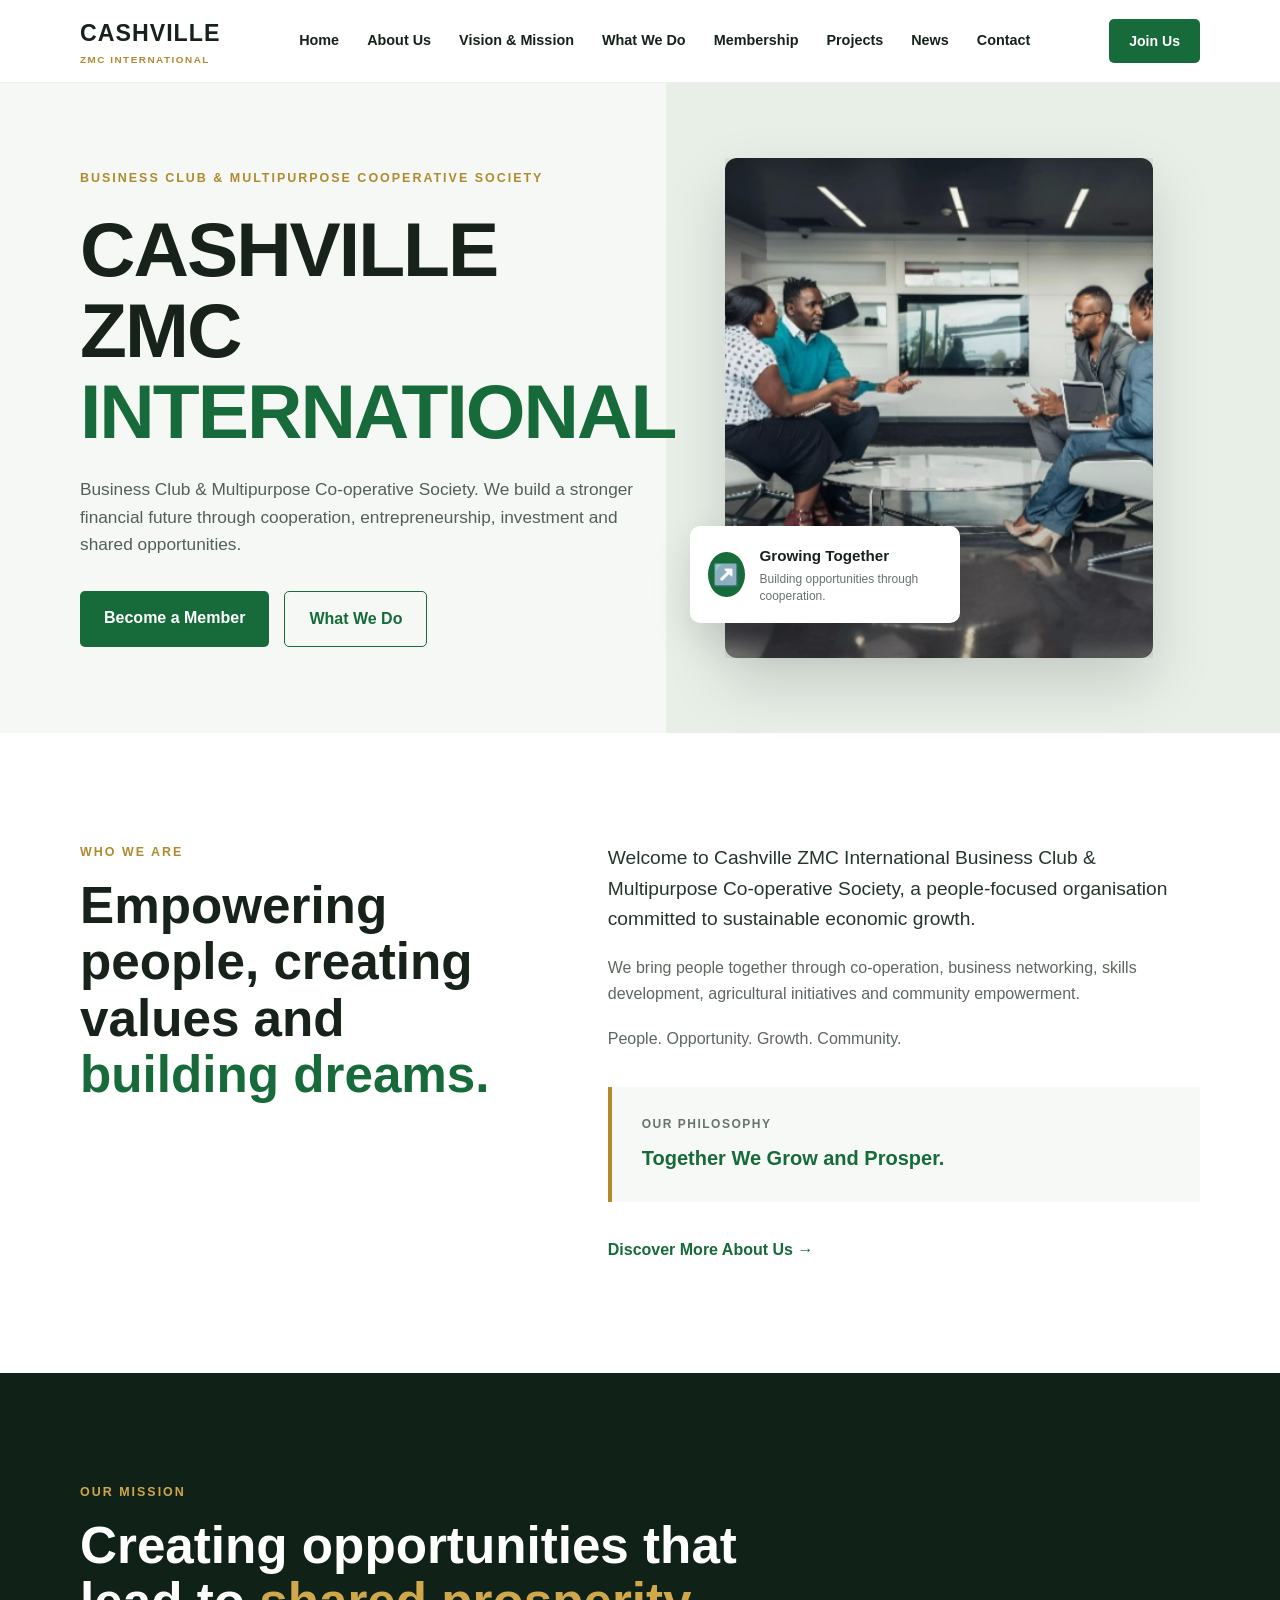
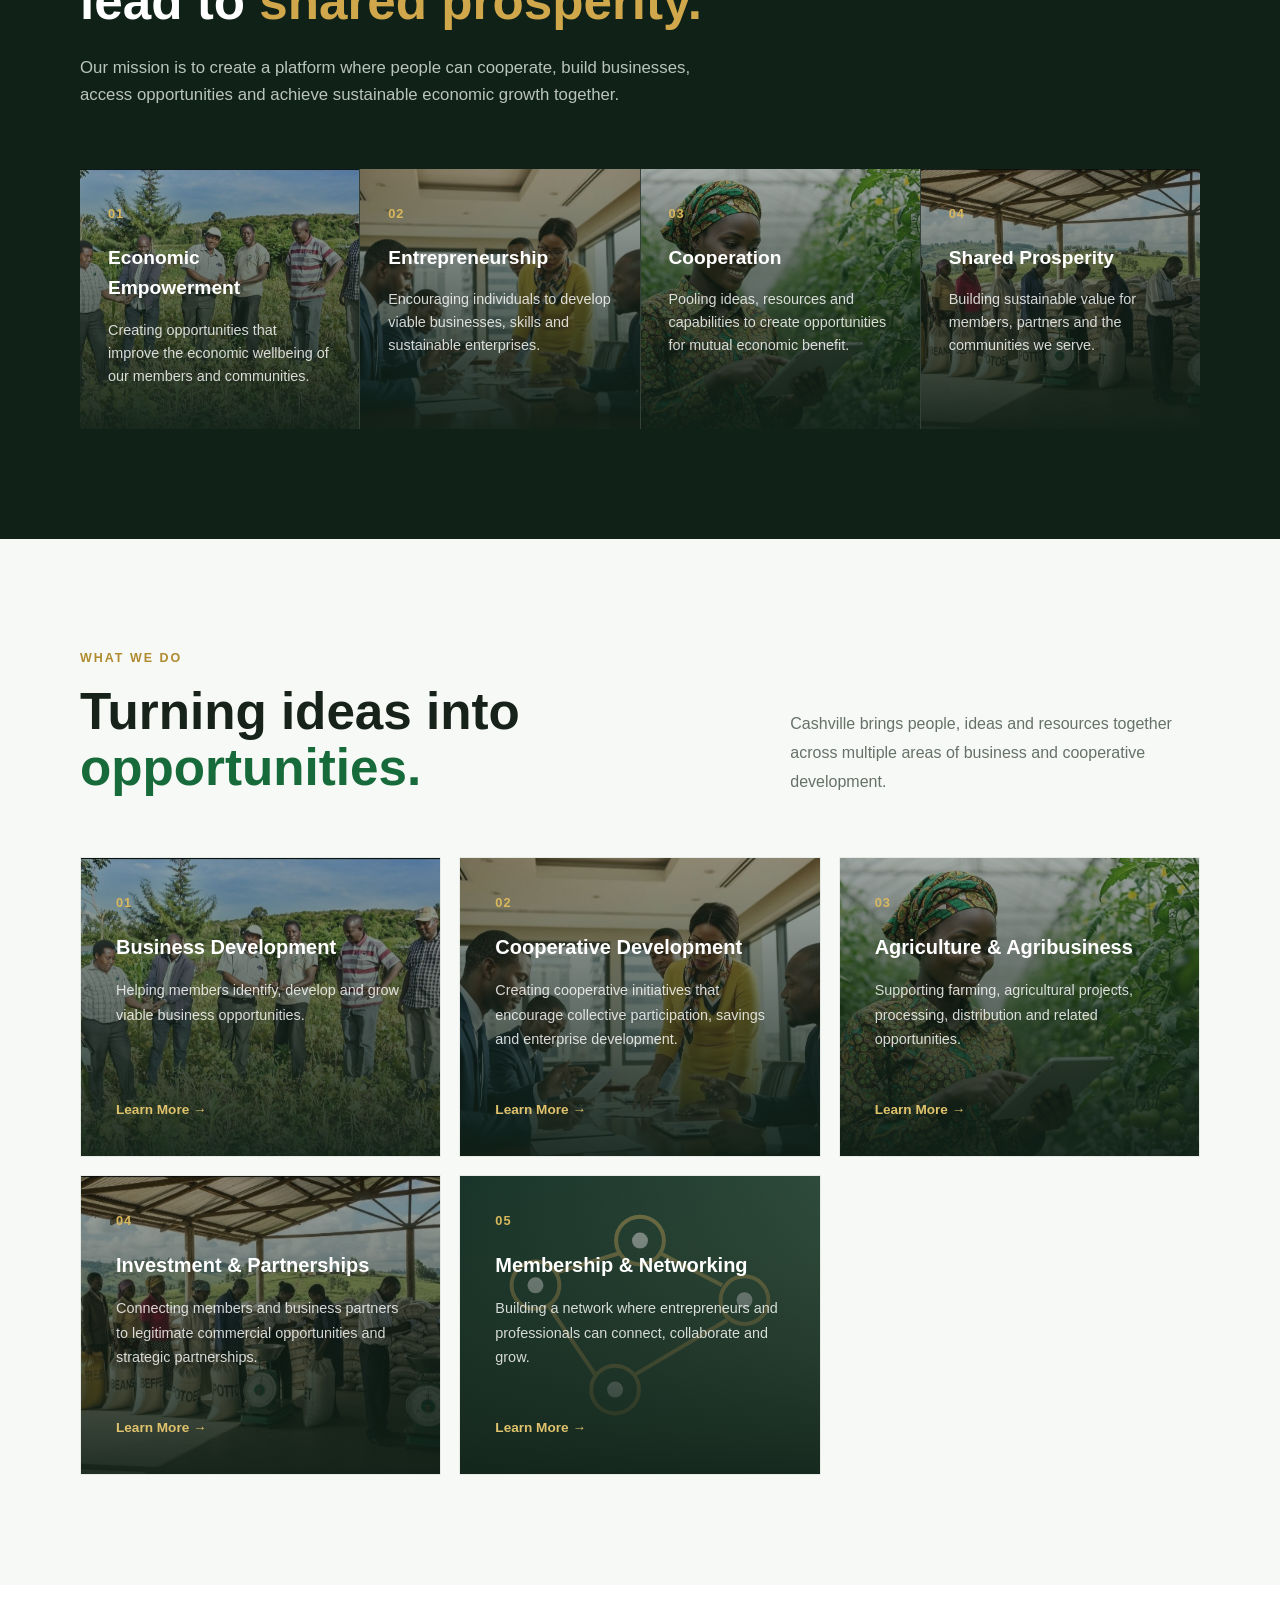
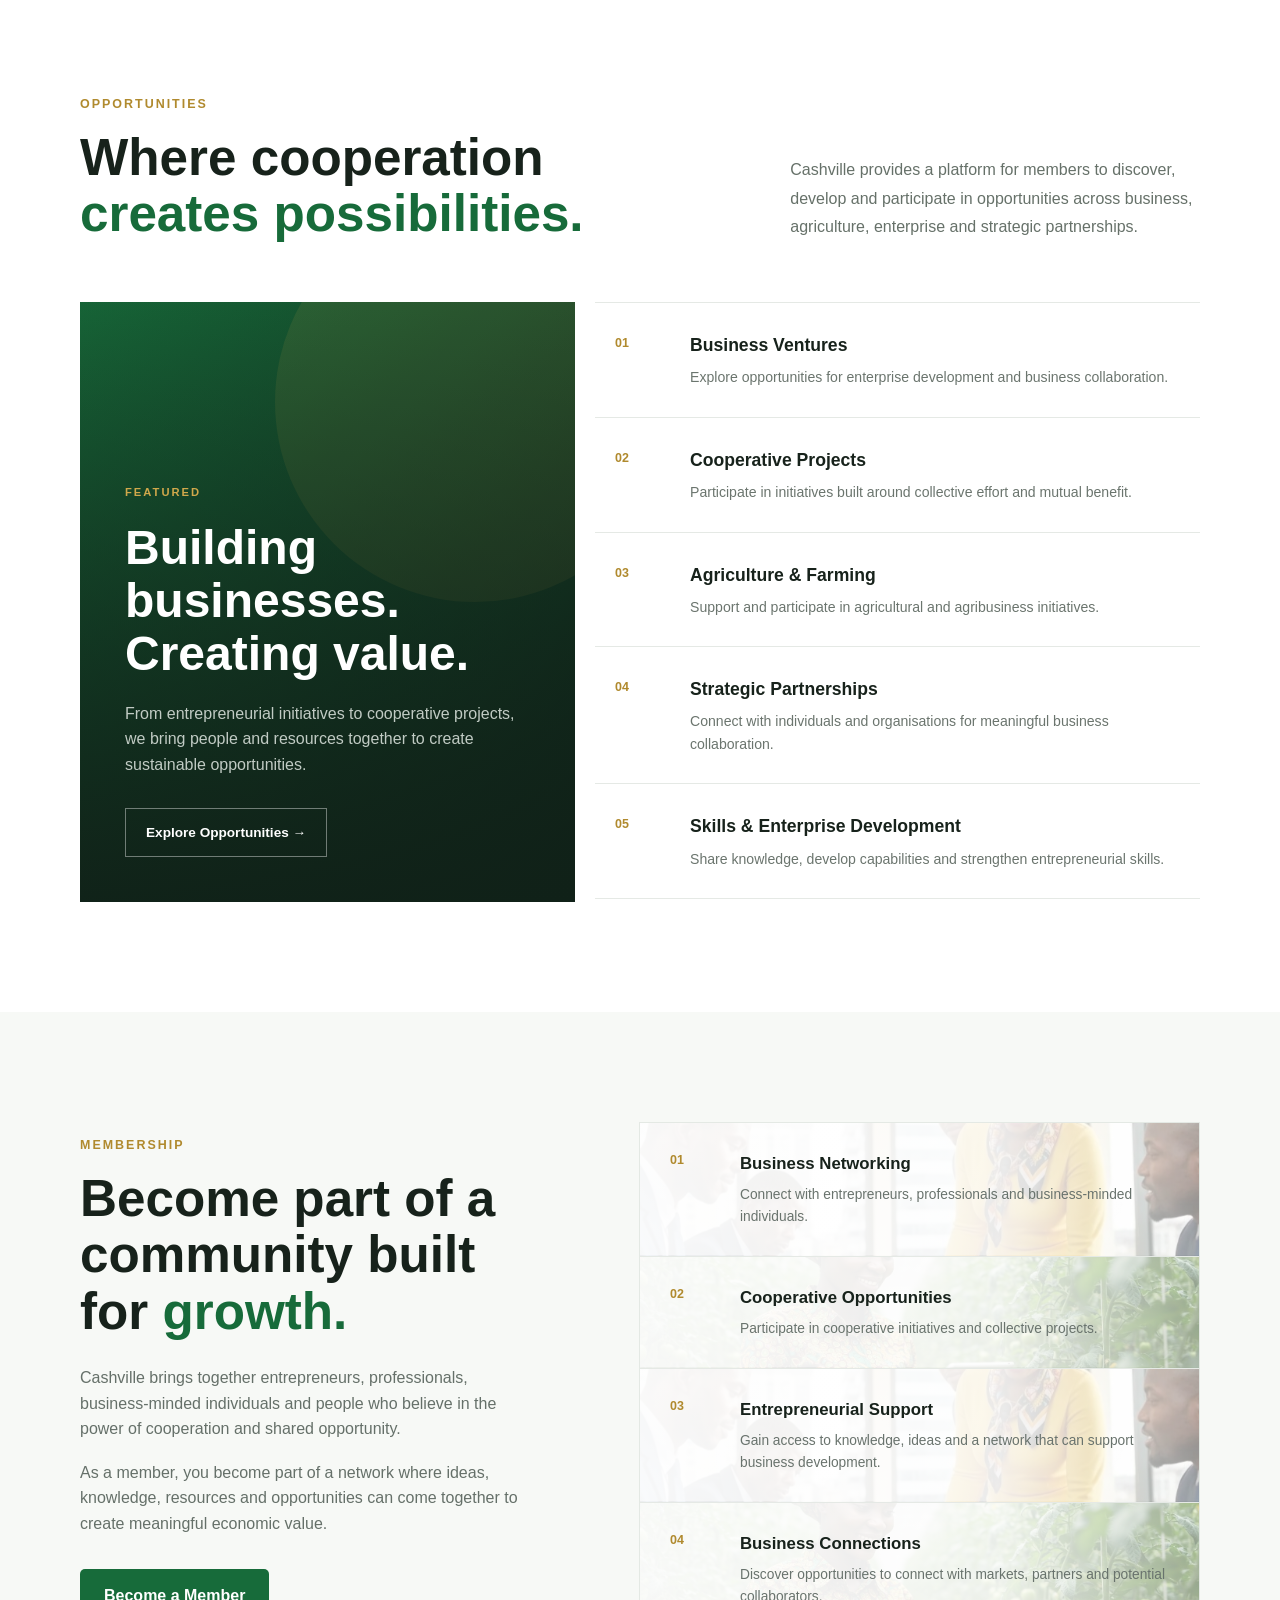
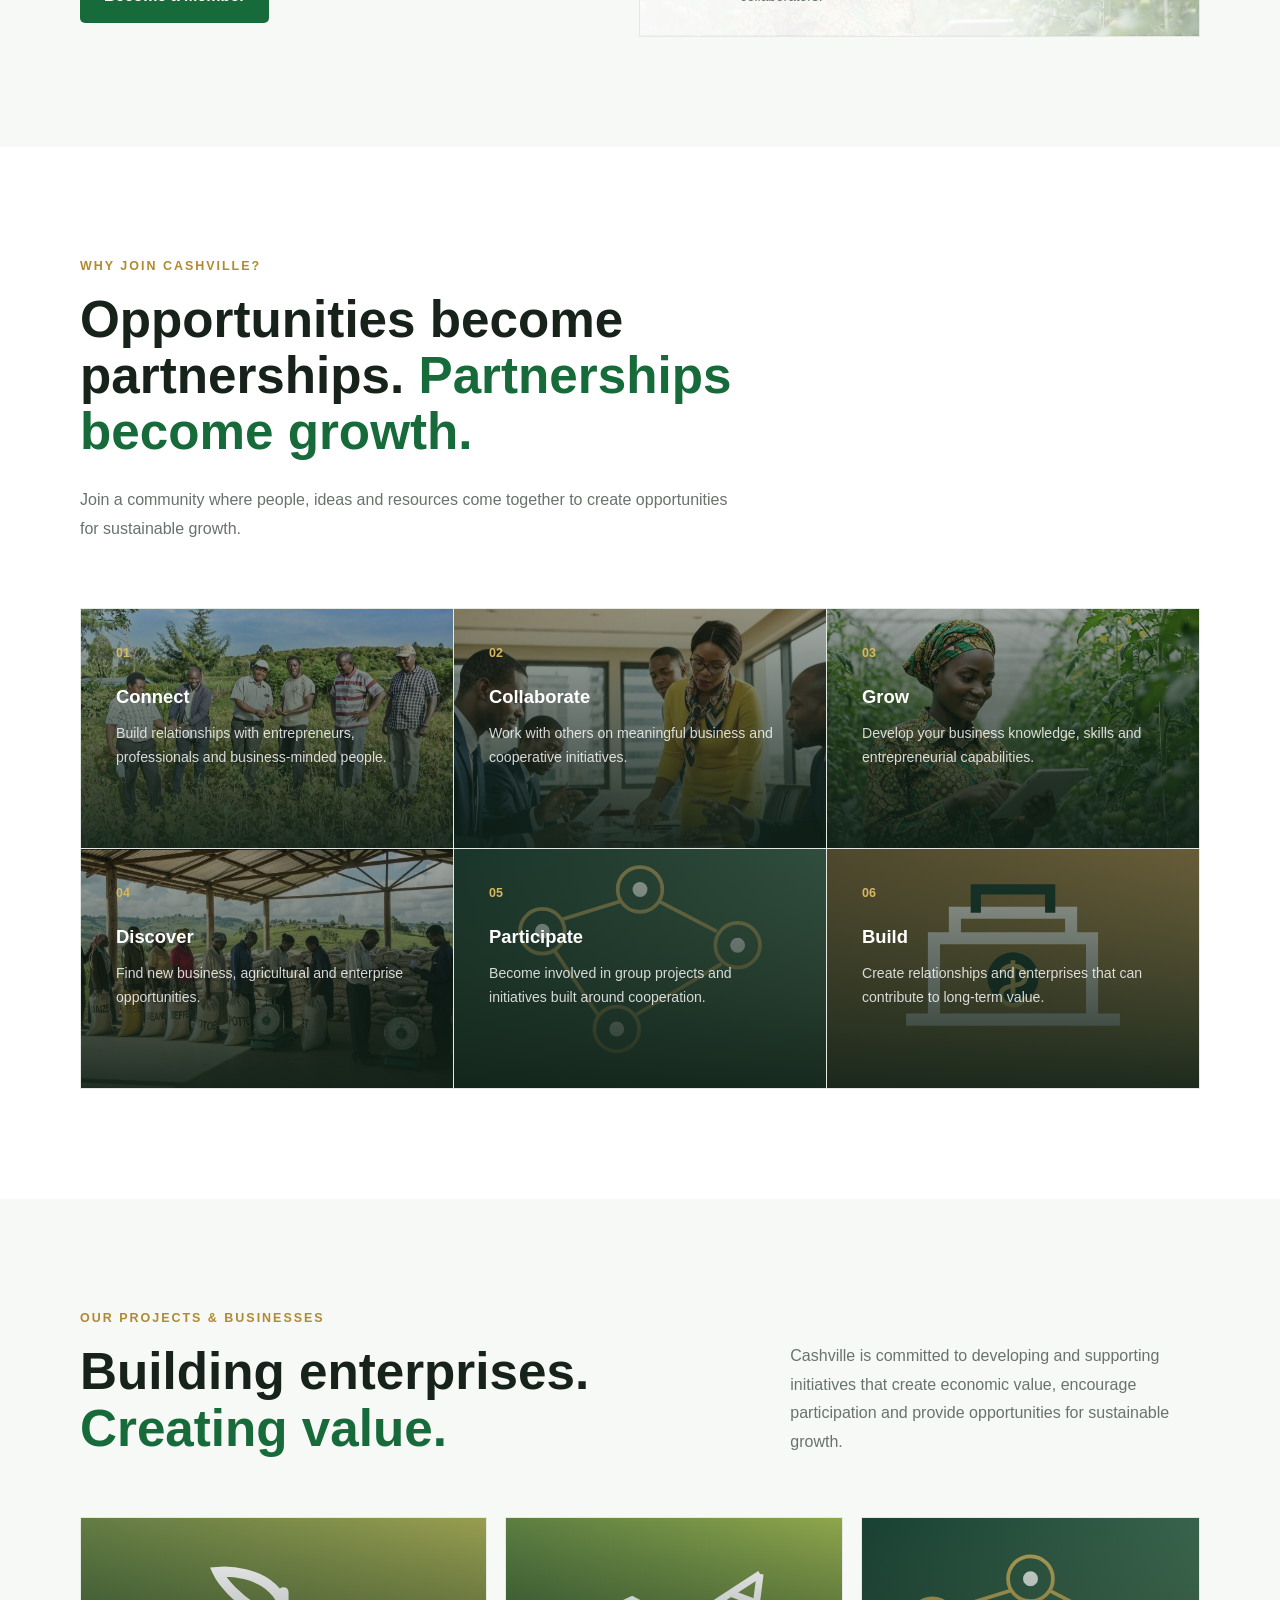
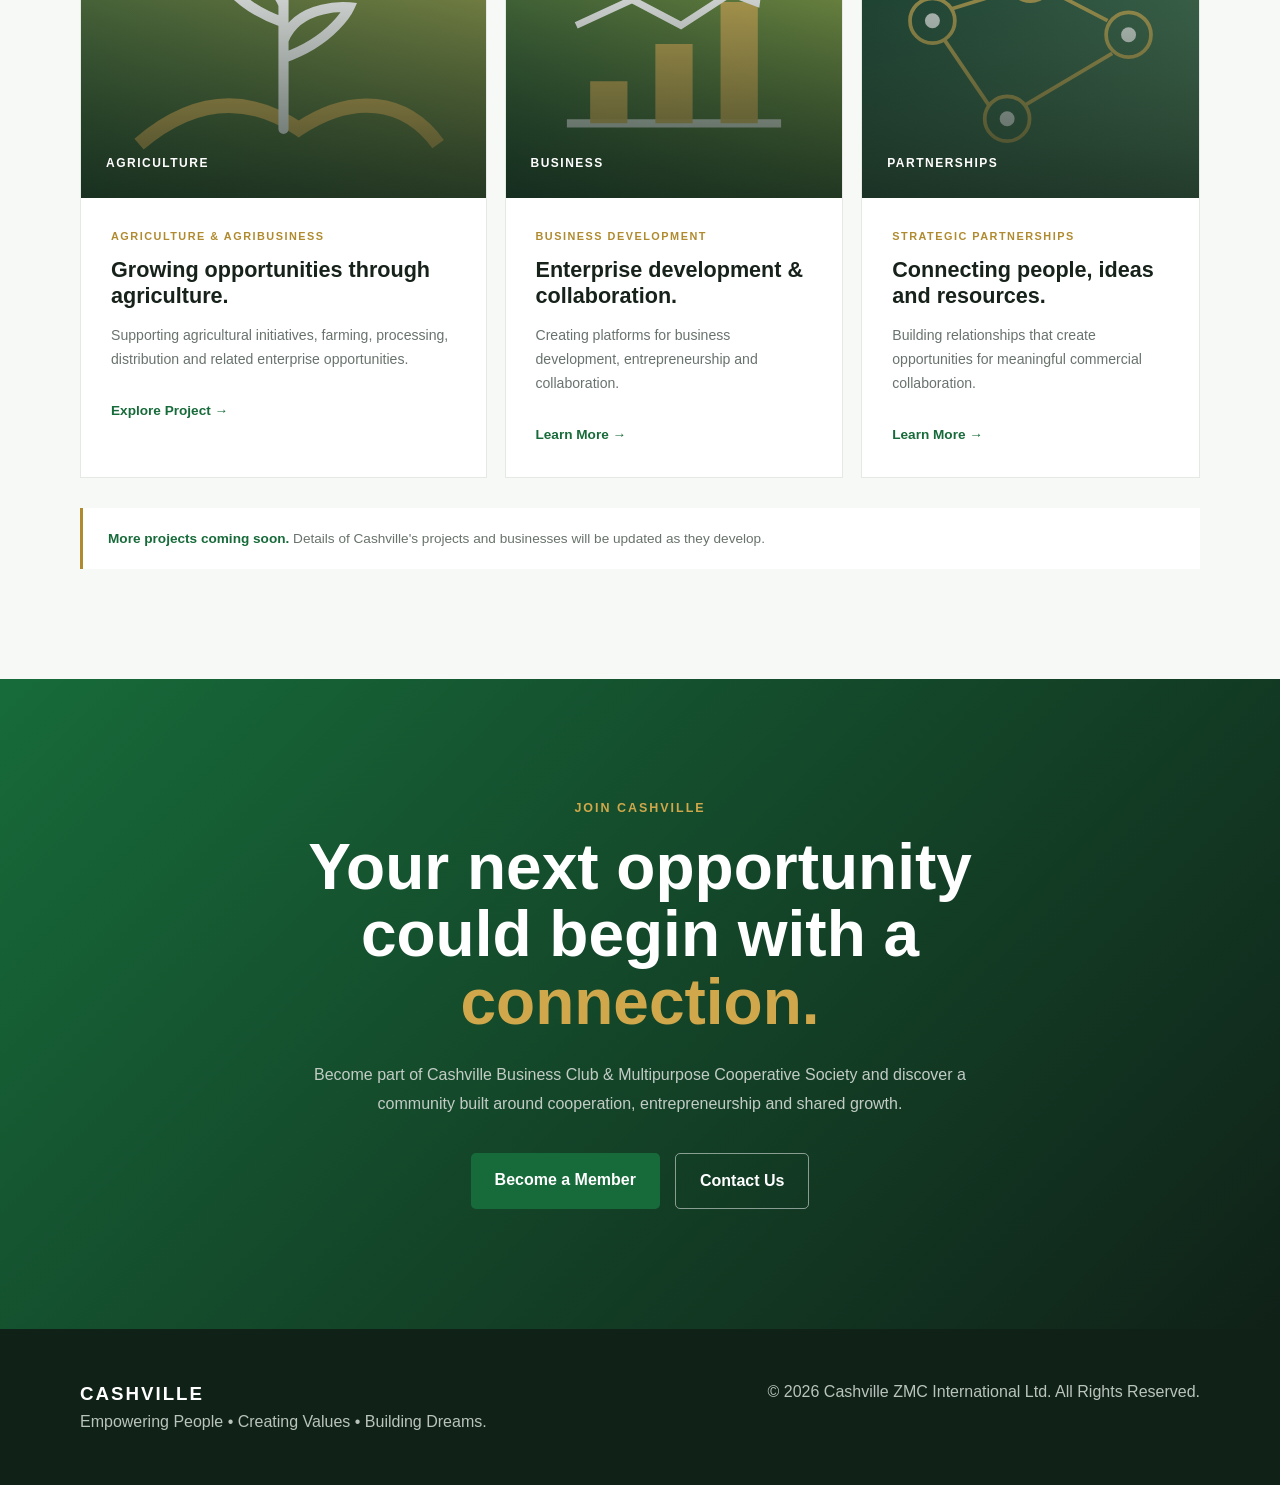
==== index.html @ 82f9eaee "Publish Cashville ZMC website" ====
<!DOCTYPE html>
<html lang="en">
<head>
    <meta charset="UTF-8">
    <meta name="viewport" content="width=device-width, initial-scale=1.0">

    <title>Cashville ZMC International | Business Club & Multipurpose Co-operative Society</title>

    <meta
        name="description"
        content="Cashville ZMC International Ltd — Business Club and Multipurpose Cooperative Society. Empowering people, creating value and building dreams."
    >

    <link rel="stylesheet" href="css/style.css">
</head>

<body class="page-home">

    <!-- HEADER -->
    <header class="site-header">
        <div class="container">

            <a href="index.html" class="logo">
                <span class="logo-main">CASHVILLE</span>
                <span class="logo-sub">ZMC INTERNATIONAL</span>
            </a>

        <button
            class="mobile-menu-toggle"
            type="button"
            aria-label="Open navigation"
            aria-expanded="false"
            aria-controls="main-navigation"
        >
            <span></span>
            <span></span>
            <span></span>
        </button>


        <nav class="main-nav" id="main-navigation">
            <a href="index.html">Home</a>
            <a href="about.html">About Us</a>
            <a href="vision-mission.html">Vision & Mission</a>
            <a href="services.html">What We Do</a>
            <a href="membership.html">Membership</a>
            <a href="projects.html">Projects</a>
            <a href="news.html">News</a>
            <a href="contact.html">Contact</a>
        </nav>

            <a href="membership.html" class="header-button">Join Us</a>

        </div>
    </header>


    <!-- HERO -->
    <main>

        <section class="hero">

            <div class="container hero-content">

                <div class="hero-text">

                    <p class="eyebrow">
                        BUSINESS CLUB & MULTIPURPOSE COOPERATIVE SOCIETY
                    </p>

                    <h1>
                        CASHVILLE ZMC
                        <span>INTERNATIONAL</span>
                    </h1>

                    <p class="hero-description">
                        Business Club & Multipurpose Co-operative Society.
                        We build a stronger financial future through cooperation,
                        entrepreneurship, investment and shared opportunities.
                    </p>

                    <div class="hero-buttons">
                        <a href="membership.html" class="btn btn-primary">
                            Become a Member
                        </a>

                        <a href="services.html" class="btn btn-secondary">
                            What We Do
                        </a>
                    </div>

                </div>

                <div class="hero-visual">

                    <div class="hero-image-wrapper">

                        <div class="hero-slideshow" aria-label="Cashville activities">
                            <img src="images/image7.png" alt="African business professionals collaborating in a modern office" class="hero-image is-visible">
                            <img src="images/image5.png" alt="African entrepreneur working with a tablet in a modern farm" class="hero-image" loading="lazy">
                            <img src="images/image6.png" alt="African entrepreneur using technology in a field" class="hero-image" loading="lazy">
                            <img src="images/image1.png" alt="Cashville team visiting an agricultural project" class="hero-image" loading="lazy">
                        </div>

                        <div class="hero-card">
                            <span class="hero-card-icon">↗️</span>

                            <div>
                                <strong>Growing Together</strong>
                                <p>Building opportunities through cooperation.</p>
                            </div>
                        </div>

                    </div>

                </div>
            </div>    
        </section>


       <section class="about-preview">

            <div class="container about-grid">

                <div class="about-heading">

                    <p class="section-label">WHO WE ARE</p>

                    <h2>
                    Empowering people, creating values and
                    <span>building dreams.</span>
                    </h2>

                </div>

                <div class="about-content">

                    <p class="about-lead">
                        Welcome to Cashville ZMC International Business Club &
                        Multipurpose Co-operative Society, a people-focused
                        organisation committed to sustainable economic growth.
                    </p>

                    <p>
                        We bring people together through co-operation, business
                        networking, skills development, agricultural initiatives
                        and community empowerment.
                    </p>

                    <p>
                        People. Opportunity. Growth. Community.
                    </p>

                    <div class="about-highlight">
                        <span>Our philosophy</span>
                        <strong>Together We Grow and Prosper.</strong>
                    </div>

                    <a href="about.html" class="text-link">
                        Discover More About Us →
                    </a>

                </div>

            </div>

        </section>

        <!-- OUR MISSION -->
        <section class="mission-section">

            <div class="container">

                <div class="mission-intro">

                    <p class="section-label">OUR MISSION</p>

                    <h2>
                        Creating opportunities that lead to
                        <span>shared prosperity.</span>
                    </h2>

                    <p>
                        Our mission is to create a platform where people can
                        cooperate, build businesses, access opportunities and
                        achieve sustainable economic growth together.
                    </p>

                </div>


                <div class="mission-grid">

                    <div class="mission-card">
                        <div class="mission-number">01</div>

                        <h3>Economic Empowerment</h3>

                        <p>
                            Creating opportunities that improve the economic
                            wellbeing of our members and communities.
                        </p>
                    </div>


                    <div class="mission-card">
                        <div class="mission-number">02</div>

                        <h3>Entrepreneurship</h3>

                        <p>
                            Encouraging individuals to develop viable businesses,
                            skills and sustainable enterprises.
                        </p>
                    </div>


                    <div class="mission-card">
                        <div class="mission-number">03</div>

                        <h3>Cooperation</h3>

                        <p>
                            Pooling ideas, resources and capabilities to create
                            opportunities for mutual economic benefit.
                        </p>
                    </div>


                    <div class="mission-card">
                        <div class="mission-number">04</div>

                        <h3>Shared Prosperity</h3>

                        <p>
                            Building sustainable value for members, partners
                            and the communities we serve.
                        </p>
                    </div>

                </div>

            </div>

        </section>

                <!-- WHAT WE DO -->
        <section class="services-preview">

            <div class="container">

                <div class="services-header">

                    <div>
                        <p class="section-label">WHAT WE DO</p>

                        <h2>
                            Turning ideas into
                            <span>opportunities.</span>
                        </h2>
                    </div>

                    <p>
                        Cashville brings people, ideas and resources together
                        across multiple areas of business and cooperative
                        development.
                    </p>

                </div>


                <div class="services-grid">

                    <article class="service-card">

                        <span class="service-icon">01</span>

                        <h3>Business Development</h3>

                        <p>
                            Helping members identify, develop and grow viable
                            business opportunities.
                        </p>

                        <a href="services.html">Learn More →</a>

                    </article>


                    <article class="service-card">

                        <span class="service-icon">02</span>

                        <h3>Cooperative Development</h3>

                        <p>
                            Creating cooperative initiatives that encourage
                            collective participation, savings and enterprise
                            development.
                        </p>

                        <a href="services.html">Learn More →</a>

                    </article>


                    <article class="service-card">

                        <span class="service-icon">03</span>

                        <h3>Agriculture & Agribusiness</h3>

                        <p>
                            Supporting farming, agricultural projects,
                            processing, distribution and related opportunities.
                        </p>

                        <a href="services.html">Learn More →</a>

                    </article>


                    <article class="service-card">

                        <span class="service-icon">04</span>

                        <h3>Investment & Partnerships</h3>

                        <p>
                            Connecting members and business partners to
                            legitimate commercial opportunities and strategic
                            partnerships.
                        </p>

                        <a href="investment.html">Learn More →</a>

                    </article>


                    <article class="service-card">

                        <span class="service-icon">05</span>

                        <h3>Membership & Networking</h3>

                        <p>
                            Building a network where entrepreneurs and
                            professionals can connect, collaborate and grow.
                        </p>

                        <a href="business-club.html">Learn More →</a>

                    </article>

                </div>

            </div>

        </section>

                <!-- BUSINESS & COOPERATIVE OPPORTUNITIES -->
        <section class="opportunities-section">

            <div class="container">

                <div class="opportunities-heading">

                    <div>
                        <p class="section-label">OPPORTUNITIES</p>

                        <h2>
                            Where cooperation
                            <span>creates possibilities.</span>
                        </h2>
                    </div>

                    <p>
                        Cashville provides a platform for members to discover,
                        develop and participate in opportunities across business,
                        agriculture, enterprise and strategic partnerships.
                    </p>

                </div>


                <div class="opportunities-layout">

                    <!-- FEATURED OPPORTUNITY -->
                    <div class="opportunity-feature">

                        <div class="opportunity-overlay"></div>

                        <div class="opportunity-content">

                            <span class="opportunity-tag">
                                FEATURED
                            </span>

                            <h3>
                                Building businesses.
                                Creating value.
                            </h3>

                            <p>
                                From entrepreneurial initiatives to cooperative
                                projects, we bring people and resources together
                                to create sustainable opportunities.
                            </p>

                                <a href="services.html" class="opportunity-button">
                                Explore Opportunities →
                            </a>

                        </div>

                    </div>


                    <!-- OPPORTUNITY LIST -->
                    <div class="opportunity-list">

                        <div class="opportunity-item">

                            <span class="opportunity-number">01</span>

                            <div>
                                <h3>Business Ventures</h3>

                                <p>
                                    Explore opportunities for enterprise development
                                    and business collaboration.
                                </p>
                            </div>

                        </div>


                        <div class="opportunity-item">

                            <span class="opportunity-number">02</span>

                            <div>
                                <h3>Cooperative Projects</h3>

                                <p>
                                    Participate in initiatives built around
                                    collective effort and mutual benefit.
                                </p>
                            </div>

                        </div>


                        <div class="opportunity-item">

                            <span class="opportunity-number">03</span>

                            <div>
                                <h3>Agriculture & Farming</h3>

                                <p>
                                    Support and participate in agricultural and
                                    agribusiness initiatives.
                                </p>
                            </div>

                        </div>


                        <div class="opportunity-item">

                            <span class="opportunity-number">04</span>

                            <div>
                                <h3>Strategic Partnerships</h3>

                                <p>
                                    Connect with individuals and organisations
                                    for meaningful business collaboration.
                                </p>
                            </div>

                        </div>


                        <div class="opportunity-item">

                            <span class="opportunity-number">05</span>

                            <div>
                                <h3>Skills & Enterprise Development</h3>

                                <p>
                                    Share knowledge, develop capabilities and
                                    strengthen entrepreneurial skills.
                                </p>
                            </div>

                        </div>

                    </div>

                </div>

            </div>

        </section>

                <!-- MEMBERSHIP -->
        <section class="membership-section">

            <div class="container membership-container">

                <div class="membership-content">

                    <p class="section-label">MEMBERSHIP</p>

                    <h2>
                        Become part of a community
                        built for <span>growth.</span>
                    </h2>

                    <p>
                        Cashville brings together entrepreneurs, professionals,
                        business-minded individuals and people who believe in
                        the power of cooperation and shared opportunity.
                    </p>

                    <p>
                        As a member, you become part of a network where ideas,
                        knowledge, resources and opportunities can come together
                        to create meaningful economic value.
                    </p>

                    <a href="membership.html" class="btn btn-primary">
                        Become a Member
                    </a>

                </div>


                <div class="membership-benefits">

                    <div class="benefit-item">
                        <span>01</span>

                        <div>
                            <h3>Business Networking</h3>
                            <p>
                                Connect with entrepreneurs, professionals and
                                business-minded individuals.
                            </p>
                        </div>
                    </div>


                    <div class="benefit-item">
                        <span>02</span>

                        <div>
                            <h3>Cooperative Opportunities</h3>
                            <p>
                                Participate in cooperative initiatives and
                                collective projects.
                            </p>
                        </div>
                    </div>


                    <div class="benefit-item">
                        <span>03</span>

                        <div>
                            <h3>Entrepreneurial Support</h3>
                            <p>
                                Gain access to knowledge, ideas and a network
                                that can support business development.
                            </p>
                        </div>
                    </div>


                    <div class="benefit-item">
                        <span>04</span>

                        <div>
                            <h3>Business Connections</h3>
                            <p>
                                Discover opportunities to connect with markets,
                                partners and potential collaborators.
                            </p>
                        </div>
                    </div>

                </div>

            </div>

        </section>

                <!-- WHY JOIN CASHVILLE -->
        <section class="why-section">

            <div class="container">

                <div class="why-heading">

                    <p class="section-label">WHY JOIN CASHVILLE?</p>

                    <h2>
                        Opportunities become partnerships.
                        <span>Partnerships become growth.</span>
                    </h2>

                    <p>
                        Join a community where people, ideas and resources come
                        together to create opportunities for sustainable growth.
                    </p>

                </div>


                <div class="why-grid">

                    <div class="why-card">
                        <span class="why-icon">01</span>
                        <h3>Connect</h3>
                        <p>
                            Build relationships with entrepreneurs,
                            professionals and business-minded people.
                        </p>
                    </div>


                    <div class="why-card">
                        <span class="why-icon">02</span>
                        <h3>Collaborate</h3>
                        <p>
                            Work with others on meaningful business and
                            cooperative initiatives.
                        </p>
                    </div>


                    <div class="why-card">
                        <span class="why-icon">03</span>
                        <h3>Grow</h3>
                        <p>
                            Develop your business knowledge, skills and
                            entrepreneurial capabilities.
                        </p>
                    </div>


                    <div class="why-card">
                        <span class="why-icon">04</span>
                        <h3>Discover</h3>
                        <p>
                            Find new business, agricultural and enterprise
                            opportunities.
                        </p>
                    </div>


                    <div class="why-card">
                        <span class="why-icon">05</span>
                        <h3>Participate</h3>
                        <p>
                            Become involved in group projects and initiatives
                            built around cooperation.
                        </p>
                    </div>


                    <div class="why-card">
                        <span class="why-icon">06</span>
                        <h3>Build</h3>
                        <p>
                            Create relationships and enterprises that can
                            contribute to long-term value.
                        </p>
                    </div>

                </div>

            </div>

        </section>

                <!-- OUR PROJECTS & BUSINESSES -->
        <section class="projects-section">

            <div class="container">

                <div class="projects-heading">

                    <div>
                        <p class="section-label">OUR PROJECTS & BUSINESSES</p>

                        <h2>
                            Building enterprises.
                            <span>Creating value.</span>
                        </h2>
                    </div>

                    <p>
                        Cashville is committed to developing and supporting
                        initiatives that create economic value, encourage
                        participation and provide opportunities for sustainable
                        growth.
                    </p>

                </div>


                <div class="projects-grid">

                    <!-- PROJECT 01 -->
                    <article class="project-card project-featured">

                        <div class="project-image project-agriculture">
                            <span>Agriculture</span>
                        </div>

                        <div class="project-content">

                            <p class="project-category">
                                AGRICULTURE & AGRIBUSINESS
                            </p>

                            <h3>
                                Growing opportunities
                                through agriculture.
                            </h3>

                            <p>
                                Supporting agricultural initiatives, farming,
                                processing, distribution and related enterprise
                                opportunities.
                            </p>

                            <a href="services.html">
                                Explore Project →
                            </a>

                        </div>

                    </article>


                    <!-- PROJECT 02 -->
                    <article class="project-card">

                        <div class="project-image project-business">
                            <span>Business</span>
                        </div>

                        <div class="project-content">

                            <p class="project-category">
                                BUSINESS DEVELOPMENT
                            </p>

                            <h3>
                                Enterprise development
                                & collaboration.
                            </h3>

                            <p>
                                Creating platforms for business development,
                                entrepreneurship and collaboration.
                            </p>

                            <a href="services.html">
                                Learn More →
                            </a>

                        </div>

                    </article>


                    <!-- PROJECT 03 -->
                    <article class="project-card">

                        <div class="project-image project-partnership">
                            <span>Partnerships</span>
                        </div>

                        <div class="project-content">

                            <p class="project-category">
                                STRATEGIC PARTNERSHIPS
                            </p>

                            <h3>
                                Connecting people,
                                ideas and resources.
                            </h3>

                            <p>
                                Building relationships that create opportunities
                                for meaningful commercial collaboration.
                            </p>

                            <a href="services.html">
                                Learn More →
                            </a>

                        </div>

                    </article>

                </div>


                <div class="projects-note">

                    <p>
                        <strong>More projects coming soon.</strong>
                        Details of Cashville's projects and businesses will be
                        updated as they develop.
                    </p>

                </div>

            </div>

        </section>

                <!-- FINAL CTA -->
        <section class="final-cta">

            <div class="container">

                <p class="section-label">JOIN CASHVILLE</p>

                <h2>
                    Your next opportunity
                    could begin with a <span>connection.</span>
                </h2>

                <p>
                    Become part of Cashville Business Club & Multipurpose
                    Cooperative Society and discover a community built around
                    cooperation, entrepreneurship and shared growth.
                </p>

                <div class="cta-buttons">

                    <a href="membership.html" class="btn btn-primary">
                        Become a Member
                    </a>

                    <a href="contact.html" class="btn btn-outline-light">
                        Contact Us
                    </a>

                </div>

            </div>

        </section>

    </main>


    <!-- FOOTER -->
    <footer class="site-footer">
        <div class="container">

            <div>
                <h3>CASHVILLE</h3>
                <p>
                        Empowering People • Creating Values • Building Dreams.
                </p>
            </div>

            <p>
                © 2026 Cashville ZMC International Ltd.
                All Rights Reserved.
            </p>

        </div>
    </footer>


    <script src="js/scripts.js"></script>

</body>
</html>
---- css/style.css ----
/* =========================
   RESET
========================= */

* {
    margin: 0;
    padding: 0;
    box-sizing: border-box;
}

html {
    scroll-behavior: smooth;
}

body {
    font-family: Arial, Helvetica, sans-serif;
    color: #17221b;
    background: #ffffff;
    line-height: 1.6;
}

a {
    text-decoration: none;
    color: inherit;
}


/* =========================
   GLOBAL
========================= */

.container {
    width: min(1120px, 92%);
    margin: 0 auto;
}

.content-section {
    padding: 105px 0;
}

.prose-grid {
    display: grid;
    grid-template-columns: repeat(2, 1fr);
    gap: 80px;
}

.prose-grid h2 {
    font-size: clamp(2rem, 4vw, 3.2rem);
    line-height: 1.12;
    margin-bottom: 22px;
}

.prose-grid h3 {
    margin: 35px 0 15px;
}

.prose-grid p,
.fine-print {
    color: #5d675f;
    margin-bottom: 20px;
}

.compact-grid .service-card {
    min-height: 230px;
}

.section-heading-center {
    max-width: 760px;
    margin: 0 auto 55px;
    text-align: center;
}

.section-heading-center h2 {
    font-size: clamp(2.2rem, 4vw, 3.5rem);
    line-height: 1.1;
}

.section-heading-center h2 span {
    color: #176b3a;
}

.notice-box {
    margin-top: 55px;
    padding: 28px 32px;
    border-left: 4px solid #b08a2e;
    background: #f5f8f4;
}

.notice-box strong {
    display: block;
    color: #176b3a;
    margin-bottom: 8px;
}

.notice-box p {
    color: #5d675f;
    margin: 0;
}

.list,
.steps {
    padding-left: 20px;
    color: #5d675f;
}

.list li,
.steps li {
    margin-bottom: 12px;
}

.steps li strong,
.steps li span {
    display: block;
}

.steps li strong {
    color: #17221b;
}

.steps li span {
    color: #5d675f;
}


/* =========================
   HEADER
========================= */

.site-header {
    background: #ffffff;
    border-bottom: 1px solid #eeeeee;
    position: relative;
    z-index: 10;
}

.site-header .container {
    min-height: 82px;

    display: flex;
    align-items: center;
    justify-content: space-between;
    gap: 30px;
}

.logo {
    display: flex;
    flex-direction: column;
}

.logo-main {
    font-size: 1.45rem;
    font-weight: 800;
    letter-spacing: 1px;
}

.logo-sub {
    font-size: 0.62rem;
    letter-spacing: 1.5px;
    color: #b08a2e;
    font-weight: 700;
}

.main-nav {
    display: flex;
    gap: 28px;
}

.main-nav a {
    font-size: 0.9rem;
    font-weight: 600;
    transition: 0.3s ease;
}

.main-nav a:hover {
    color: #176b3a;
}

.main-nav a.active {
    color: #176b3a;
}

.header-button {
    background: #176b3a;
    color: white;
    padding: 11px 20px;
    border-radius: 5px;
    font-size: 0.88rem;
    font-weight: 700;
}


/* =========================
   HERO
========================= */

.hero {
    min-height: 650px;
    background:
        linear-gradient(
            90deg,
            #f5f8f4 0%,
            #f5f8f4 52%,
            #e7efe7 52%,
            #e7efe7 100%
        );

    display: flex;
    align-items: center;
}

.hero-content {
    display: grid;
    grid-template-columns: 1fr 0.9fr;
    gap: 50px;
    align-items: center;
}

.hero-text {
    padding: 60px 0;
}

.eyebrow {
    color: #b08a2e;
    font-size: 0.78rem;
    font-weight: 800;
    letter-spacing: 2px;
    margin-bottom: 20px;
}

.hero h1 {
    font-size: clamp(3rem, 6vw, 5rem);
    line-height: 1.05;
    letter-spacing: -2px;
    margin-bottom: 25px;
}

.hero h1 span {
    display: block;
    color: #176b3a;
}

.hero-description {
    max-width: 560px;
    font-size: 1.08rem;
    color: #536057;
    margin-bottom: 32px;
}

.hero-buttons {
    display: flex;
    gap: 15px;
    flex-wrap: wrap;
}

.btn {
    display: inline-block;
    padding: 14px 24px;
    border-radius: 5px;
    font-weight: 700;
    transition: 0.3s ease;
}

.btn-primary {
    background: #176b3a;
    color: white;
}

.btn-primary:hover {
    background: #0f4d29;
}

.btn-secondary {
    border: 1px solid #176b3a;
    color: #176b3a;
}

.btn-secondary:hover {
    background: #176b3a;
    color: white;
}

.hero-visual {
    min-height: 480px;
    background:
        linear-gradient(
            rgba(23, 107, 58, 0.08),
            rgba(23, 107, 58, 0.08)
        );
}


/* =========================
   ABOUT PREVIEW
========================= */

.about-preview {
    padding: 100px 0;
}

.section-label {
    color: #b08a2e;
    font-size: 0.78rem;
    font-weight: 800;
    letter-spacing: 2px;
    margin-bottom: 15px;
}

.about-preview h2 {
    max-width: 800px;
    font-size: clamp(2rem, 4vw, 3.2rem);
    line-height: 1.15;
    margin-bottom: 25px;
}

.about-preview p:last-child {
    max-width: 750px;
    color: #5d675f;
    font-size: 1.05rem;
}


/* =========================
   FOOTER
========================= */

.site-footer {
    background: #102118;
    color: white;
    padding: 50px 0;
}

.site-footer .container {
    display: flex;
    justify-content: space-between;
    gap: 30px;
}

.site-footer h3 {
    letter-spacing: 2px;
}

.site-footer p {
    color: #b9c4bd;
}

/* =========================
   CONTACT FORM
========================= */

.contact-form {
    display: grid;
    gap: 15px;
    margin-top: 25px;
}

.contact-form input,
.contact-form select,
.contact-form textarea {
    width: 100%;
    border: 1px solid #dfe7e0;
    border-radius: 5px;
    padding: 13px 15px;
    background: #ffffff;
    color: #17221b;
    font: inherit;
}

.contact-form textarea {
    resize: vertical;
}

.contact-form input:focus,
.contact-form select:focus,
.contact-form textarea:focus {
    outline: 2px solid rgba(23, 107, 58, 0.2);
    border-color: #176b3a;
}


/* =========================
   MOBILE
========================= */

@media (max-width: 800px) {

    .main-nav {
        display: none;
    }

    .main-nav.mobile-open {
        position: absolute;
        top: 82px;
        left: 0;
        right: 0;
        display: flex;
        flex-direction: column;
        gap: 0;
        padding: 12px 4%;
        background: #ffffff;
        border-bottom: 1px solid #eeeeee;
    }

    .main-nav.mobile-open a {
        padding: 10px 0;
    }

    .hero {
        min-height: auto;
    }

    .hero-content {
        grid-template-columns: 1fr;
    }

    .hero-visual {
        min-height: 300px;
    }

    .site-footer .container {
        flex-direction: column;
    }

    .hero-image-wrapper {
        max-width: 100%;
        padding-bottom: 30px;
    }

    .hero-image {
        height: 400px;
    }

    .hero-card {
        left: 15px;
        bottom: 0;
    }
}

/* =========================
   HERO VISUAL
========================= */

.hero-image-wrapper {
    position: relative;
    width: 100%;
    max-width: 500px;
    margin-left: auto;
}

.hero-slideshow {
    position: relative;
    height: 500px;
    overflow: hidden;
    border-radius: 12px;
    box-shadow: 0 25px 60px rgba(0, 0, 0, 0.15);
}

.hero-image {
    position: absolute;
    inset: 0;
    width: 100%;
    height: 100%;
    object-fit: cover;
    display: block;
    opacity: 0;
    transform: scale(1.04);
    transition: opacity 0.9s ease, transform 5s ease;
}

.hero-image.is-visible {
    opacity: 1;
    transform: scale(1);
}

.hero-card {
    position: absolute;
    left: -35px;
    bottom: 35px;

    width: 270px;

    display: flex;
    align-items: center;
    gap: 15px;

    padding: 18px;

    background: white;
    border-radius: 10px;

    box-shadow:
        0 15px 40px rgba(0, 0, 0, 0.12);
}

.hero-card-icon {
    width: 45px;
    height: 45px;

    display: flex;
    align-items: center;
    justify-content: center;

    border-radius: 50%;

    background: #176b3a;
    color: white;

    font-size: 1.3rem;
    font-weight: bold;
}

.hero-card strong {
    display: block;
    font-size: 0.95rem;
    margin-bottom: 3px;
}

.hero-card p {
    color: #69736d;
    font-size: 0.75rem;
    line-height: 1.4;
}

/* =========================
   ABOUT SECTION
========================= */

.about-preview {
    padding: 110px 0;
}

.about-grid {
    display: grid;
    grid-template-columns: 0.85fr 1.15fr;
    gap: 90px;
    align-items: start;
}

.about-heading h2 {
    font-size: clamp(2.2rem, 4vw, 3.5rem);
    line-height: 1.1;
}

.about-heading h2 span {
    color: #176b3a;
}

.about-content {
    max-width: 650px;
}

.about-content p {
    color: #5d675f;
    margin-bottom: 20px;
}

.about-content .about-lead {
    color: #26352c;
    font-size: 1.2rem;
    font-weight: 500;
}

.about-highlight {
    margin: 35px 0;
    padding: 25px 30px;

    border-left: 4px solid #b08a2e;
    background: #f5f8f4;
}

.about-highlight span {
    display: block;
    color: #b08a2e;
    font-size: 0.75rem;
    font-weight: 800;
    letter-spacing: 1.5px;
    text-transform: uppercase;
    margin-bottom: 5px;
}

.about-highlight strong {
    font-size: 1.3rem;
    color: #176b3a;
}

.text-link {
    color: #176b3a;
    font-weight: 700;
}

@media (max-width: 800px) {

    .about-grid {
        grid-template-columns: 1fr;
        gap: 35px;
    }

}

/* =========================
   MISSION SECTION
========================= */

.mission-section {
    padding: 110px 0;
    background: #102118;
    color: white;
}

.mission-intro {
    max-width: 750px;
    margin-bottom: 60px;
}

.mission-intro .section-label {
    color: #d0a84b;
}

.mission-intro h2 {
    font-size: clamp(2.3rem, 4vw, 3.7rem);
    line-height: 1.1;
    margin-bottom: 25px;
}

.mission-intro h2 span {
    color: #d0a84b;
}

.mission-intro > p:last-child {
    color: #b9c4bd;
    font-size: 1.05rem;
    max-width: 650px;
}


.mission-grid {
    display: grid;
    grid-template-columns: repeat(4, 1fr);
    gap: 1px;
    background: rgba(255, 255, 255, 0.15);
}


.mission-card {
    padding: 35px 28px;
    background: #102118;
    min-height: 260px;
}


.mission-number {
    color: #d0a84b;
    font-size: 0.8rem;
    font-weight: 800;
    letter-spacing: 1px;
    margin-bottom: 45px;
}


.mission-card h3 {
    font-size: 1.2rem;
    margin-bottom: 15px;
}


.mission-card p {
    color: #aebbb2;
    font-size: 0.9rem;
}


/* =========================
   MISSION MOBILE
========================= */

@media (max-width: 900px) {

    .mission-grid {
        grid-template-columns: repeat(2, 1fr);
    }

}


@media (max-width: 600px) {

    .mission-grid {
        grid-template-columns: 1fr;
    }

    .mission-card {
        min-height: auto;
    }

}

/* =========================
   SERVICES SECTION
========================= */

.services-preview {
    padding: 110px 0;
    background: #f7f9f6;
}


.services-header {
    display: grid;
    grid-template-columns: 1fr 0.65fr;
    gap: 80px;
    align-items: end;
    margin-bottom: 60px;
}


.services-header h2 {
    font-size: clamp(2.3rem, 4vw, 3.7rem);
    line-height: 1.1;
}


.services-header h2 span {
    color: #176b3a;
}


.services-header > p {
    color: #667169;
    font-size: 1rem;
    line-height: 1.8;
}


.services-grid {
    display: grid;
    grid-template-columns: repeat(3, 1fr);
    gap: 18px;
}


.service-card {
    background: white;
    padding: 35px;
    min-height: 300px;

    border: 1px solid #e6ebe6;

    display: flex;
    flex-direction: column;

    transition:
        transform 0.3s ease,
        box-shadow 0.3s ease;
}


.service-card:hover {
    transform: translateY(-6px);

    box-shadow:
        0 18px 40px rgba(0, 0, 0, 0.08);
}


.service-icon {
    color: #b08a2e;
    font-size: 0.8rem;
    font-weight: 800;
    letter-spacing: 1px;

    margin-bottom: 55px;
}


.service-card h3 {
    font-size: 1.25rem;
    margin-bottom: 15px;
}


.service-card p {
    color: #69736d;
    font-size: 0.9rem;
    line-height: 1.7;
}


.service-card a {
    margin-top: auto;
    padding-top: 25px;

    color: #176b3a;
    font-size: 0.85rem;
    font-weight: 800;
}


/* =========================
   SERVICES RESPONSIVE
========================= */

@media (max-width: 900px) {

    .services-header {
        grid-template-columns: 1fr;
        gap: 25px;
    }

    .services-grid {
        grid-template-columns: repeat(2, 1fr);
    }

}


@media (max-width: 600px) {

    .services-grid {
        grid-template-columns: 1fr;
    }

    .service-card {
        min-height: 260px;
    }

}

/* =========================
   OPPORTUNITIES
========================= */

.opportunities-section {
    padding: 110px 0;
    background: #ffffff;
}


.opportunities-heading {
    display: grid;
    grid-template-columns: 1fr 0.65fr;
    gap: 80px;
    align-items: end;

    margin-bottom: 60px;
}


.opportunities-heading h2 {
    font-size: clamp(2.3rem, 4vw, 3.7rem);
    line-height: 1.1;
}


.opportunities-heading h2 span {
    color: #176b3a;
}


.opportunities-heading > p {
    color: #667169;
    line-height: 1.8;
}


/* =========================
   OPPORTUNITY LAYOUT
========================= */

.opportunities-layout {
    display: grid;
    grid-template-columns: 0.9fr 1.1fr;
    gap: 20px;
}


/* =========================
   FEATURE
========================= */

.opportunity-feature {
    min-height: 600px;

    position: relative;

    background:
        linear-gradient(
            135deg,
            #176b3a,
            #102118
        );

    overflow: hidden;

    display: flex;
    align-items: flex-end;
}


.opportunity-feature::before {
    content: "";

    position: absolute;

    width: 400px;
    height: 400px;

    border-radius: 50%;

    background: rgba(208, 168, 75, 0.12);

    top: -100px;
    right: -100px;
}


.opportunity-overlay {
    position: absolute;
    inset: 0;

    background:
        linear-gradient(
            to top,
            rgba(16, 33, 24, 0.95),
            rgba(16, 33, 24, 0.1)
        );
}


.opportunity-content {
    position: relative;
    z-index: 2;

    padding: 45px;

    color: white;
}


.opportunity-tag {
    display: inline-block;

    color: #d0a84b;

    font-size: 0.7rem;
    font-weight: 800;
    letter-spacing: 2px;

    margin-bottom: 20px;
}


.opportunity-content h3 {
    max-width: 500px;

    font-size: clamp(2rem, 4vw, 3rem);
    line-height: 1.1;

    margin-bottom: 20px;
}


.opportunity-content p {
    max-width: 480px;

    color: #c1cbc4;

    margin-bottom: 30px;
}


.opportunity-button {
    display: inline-block;

    padding: 13px 20px;

    border: 1px solid rgba(255, 255, 255, 0.4);

    color: white;

    font-size: 0.85rem;
    font-weight: 700;

    transition: 0.3s ease;
}


.opportunity-button:hover {
    background: white;
    color: #176b3a;
}


/* =========================
   OPPORTUNITY LIST
========================= */

.opportunity-list {
    border-top: 1px solid #e5e9e5;
}


.opportunity-item {
    display: grid;
    grid-template-columns: 55px 1fr;

    gap: 20px;

    padding: 28px 20px;

    border-bottom: 1px solid #e5e9e5;

    transition: 0.3s ease;
}


.opportunity-item:hover {
    padding-left: 30px;
    background: #f7f9f6;
}


.opportunity-number {
    color: #b08a2e;

    font-size: 0.78rem;
    font-weight: 800;

    padding-top: 3px;
}


.opportunity-item h3 {
    font-size: 1.1rem;

    margin-bottom: 7px;
}


.opportunity-item p {
    color: #6b756e;

    font-size: 0.88rem;

    max-width: 500px;
}


/* =========================
   OPPORTUNITIES RESPONSIVE
========================= */

@media (max-width: 900px) {

    .opportunities-heading {
        grid-template-columns: 1fr;
        gap: 25px;
    }

    .opportunities-layout {
        grid-template-columns: 1fr;
    }

    .opportunity-feature {
        min-height: 500px;
    }

}


@media (max-width: 600px) {

    .opportunity-content {
        padding: 30px;
    }

    .opportunity-feature {
        min-height: 450px;
    }

    .opportunity-item {
        grid-template-columns: 40px 1fr;
        gap: 12px;
    }

}

/* =========================
   MEMBERSHIP
========================= */

.membership-section {
    padding: 110px 0;
    background: #f7f9f6;
}


.membership-container {
    display: grid;
    grid-template-columns: 0.9fr 1.1fr;
    gap: 100px;
    align-items: center;
}


.membership-content h2 {
    font-size: clamp(2.3rem, 4vw, 3.6rem);
    line-height: 1.1;
    margin-bottom: 25px;
}


.membership-content h2 span {
    color: #176b3a;
}


.membership-content p:not(.section-label) {
    color: #657069;
    margin-bottom: 18px;
    max-width: 560px;
}


.membership-content .btn {
    margin-top: 15px;
}


/* =========================
   BENEFITS
========================= */

.membership-benefits {
    background: white;
    border: 1px solid #e4e9e4;
}


.benefit-item {
    display: grid;
    grid-template-columns: 50px 1fr;
    gap: 20px;

    padding: 28px 30px;

    border-bottom: 1px solid #e5e9e5;
}


.benefit-item:last-child {
    border-bottom: none;
}


.benefit-item > span {
    color: #b08a2e;
    font-size: 0.78rem;
    font-weight: 800;
}


.benefit-item h3 {
    font-size: 1.05rem;
    margin-bottom: 6px;
}


.benefit-item p {
    color: #69736d;
    font-size: 0.86rem;
}


/* =========================
   MEMBERSHIP RESPONSIVE
========================= */

@media (max-width: 900px) {

    .membership-container {
        grid-template-columns: 1fr;
        gap: 50px;
    }

}


@media (max-width: 600px) {

    .benefit-item {
        padding: 24px 20px;
    }

}

/* =========================
   WHY JOIN
========================= */

.why-section {
    padding: 110px 0;
    background: #ffffff;
}


.why-heading {
    max-width: 800px;
    margin-bottom: 65px;
}


.why-heading h2 {
    font-size: clamp(2.3rem, 4vw, 3.7rem);
    line-height: 1.1;
    margin-bottom: 25px;
}


.why-heading h2 span {
    color: #176b3a;
}


.why-heading > p:last-child {
    max-width: 650px;
    color: #68736b;
    line-height: 1.8;
}


/* =========================
   WHY GRID
========================= */

.why-grid {
    display: grid;
    grid-template-columns: repeat(3, 1fr);
    border-top: 1px solid #e4e9e4;
    border-left: 1px solid #e4e9e4;
}


.why-card {
    padding: 35px;

    min-height: 240px;

    border-right: 1px solid #e4e9e4;
    border-bottom: 1px solid #e4e9e4;

    transition: 0.3s ease;
}


.why-card:hover {
    background: #f7f9f6;
}


.why-icon {
    display: block;

    color: #b08a2e;

    font-size: 0.78rem;
    font-weight: 800;

    margin-bottom: 45px;
}


.why-card h3 {
    font-size: 1.15rem;
    margin-bottom: 10px;
}


.why-card p {
    color: #69736d;
    font-size: 0.88rem;
    line-height: 1.7;
}


/* =========================
   WHY RESPONSIVE
========================= */

@media (max-width: 800px) {

    .why-grid {
        grid-template-columns: repeat(2, 1fr);
    }

}


@media (max-width: 550px) {

    .why-grid {
        grid-template-columns: 1fr;
    }

}

/* =========================
   PROJECTS
========================= */

.projects-section {
    padding: 110px 0;
    background: #f7f9f6;
}


.projects-heading {
    display: grid;
    grid-template-columns: 1fr 0.65fr;
    gap: 80px;
    align-items: end;

    margin-bottom: 60px;
}


.projects-heading h2 {
    font-size: clamp(2.3rem, 4vw, 3.7rem);
    line-height: 1.1;
}


.projects-heading h2 span {
    display: block;
    color: #176b3a;
}


.projects-heading > p {
    color: #68736b;
    line-height: 1.8;
}


/* =========================
   PROJECT GRID
========================= */

.projects-grid {
    display: grid;
    grid-template-columns: 1.2fr 1fr 1fr;
    gap: 18px;
}


.project-card {
    background: white;
    border: 1px solid #e4e9e4;

    overflow: hidden;

    transition: 0.3s ease;
}


.project-card:hover {
    transform: translateY(-6px);

    box-shadow:
        0 18px 40px rgba(0, 0, 0, 0.08);
}


/* =========================
   PROJECT VISUALS
========================= */

.project-image {
    height: 280px;

    position: relative;

    display: flex;
    align-items: flex-end;

    padding: 25px;

    overflow: hidden;
}


.project-image::before {
    content: "";

    position: absolute;
    inset: 0;

    background:
        linear-gradient(
            to top,
            rgba(16, 33, 24, 0.75),
            transparent
        );
}


.project-image span {
    position: relative;
    z-index: 2;

    color: white;

    font-size: 0.75rem;
    font-weight: 800;

    letter-spacing: 1.5px;
    text-transform: uppercase;
}


/*
   Temporary visual backgrounds.

   These can later be replaced with
   the client's actual project images.
*/

.project-agriculture {
    background:
        linear-gradient(
            135deg,
            #52734f,
            #1e432d
        );
}


.project-business {
    background:
        linear-gradient(
            135deg,
            #7b6844,
            #3d3424
        );
}


.project-partnership {
    background:
        linear-gradient(
            135deg,
            #49696a,
            #203b3d
        );
}


/* =========================
   PROJECT CONTENT
========================= */

.project-content {
    padding: 30px;
}


.project-category {
    color: #b08a2e;

    font-size: 0.68rem;
    font-weight: 800;

    letter-spacing: 1.5px;

    margin-bottom: 12px;
}


.project-content h3 {
    font-size: 1.35rem;
    line-height: 1.2;

    margin-bottom: 15px;
}


.project-content p:not(.project-category) {
    color: #69736d;

    font-size: 0.88rem;
    line-height: 1.7;

    margin-bottom: 25px;
}


.project-content a {
    color: #176b3a;

    font-size: 0.85rem;
    font-weight: 800;
}


/* =========================
   PROJECT NOTE
========================= */

.projects-note {
    margin-top: 30px;

    padding: 20px 25px;

    border-left: 3px solid #b08a2e;

    background: white;
}


.projects-note p {
    color: #68736b;
    font-size: 0.85rem;
}


.projects-note strong {
    color: #176b3a;
}


/* =========================
   PROJECT RESPONSIVE
========================= */

@media (max-width: 900px) {

    .projects-heading {
        grid-template-columns: 1fr;
        gap: 25px;
    }

    .projects-grid {
        grid-template-columns: 1fr 1fr;
    }

    .project-featured {
        grid-column: span 2;
    }

}


@media (max-width: 600px) {

    .projects-grid {
        grid-template-columns: 1fr;
    }

    .project-featured {
        grid-column: span 1;
    }

    .project-image {
        height: 240px;
    }

}

/* =========================
   FINAL CTA
========================= */

.final-cta {
    padding: 120px 0;

    background:
        linear-gradient(
            135deg,
            #176b3a,
            #102118
        );

    text-align: center;

    color: white;
}


.final-cta .container {
    max-width: 850px;
}


.final-cta .section-label {
    color: #d0a84b;
}


.final-cta h2 {
    font-size: clamp(2.5rem, 5vw, 4.5rem);
    line-height: 1.05;

    margin-bottom: 25px;
}


.final-cta h2 span {
    color: #d0a84b;
}


.final-cta > .container > p:not(.section-label) {
    max-width: 680px;

    margin: 0 auto 35px;

    color: #c2ccc5;
    line-height: 1.8;
}


.cta-buttons {
    display: flex;
    justify-content: center;
    gap: 15px;
    flex-wrap: wrap;
}


.btn-outline-light {
    border: 1px solid rgba(255, 255, 255, 0.5);
    color: white;
}


.btn-outline-light:hover {
    background: white;
    color: #176b3a;
}


@media (max-width: 600px) {

    .final-cta {
        padding: 90px 20px;
    }

}

/* ================================
   MOBILE NAVIGATION
================================ */

.mobile-menu-toggle {
    display: none;
    width: 44px;
    height: 44px;
    border: none;
    background: transparent;
    padding: 8px;
    cursor: pointer;
    flex-direction: column;
    justify-content: center;
    gap: 5px;
}

.mobile-menu-toggle span {
    display: block;
    width: 26px;
    height: 2px;
    background: #102118;
    transition: all 0.3s ease;
}

/* Mobile navigation */
@media (max-width: 800px) {

    .site-header .container {
        position: relative;
    }

    .mobile-menu-toggle {
        display: flex;
        margin-left: auto;
        margin-right: 12px;
    }

    .main-nav {
        position: absolute;
        top: calc(100% + 1px);
        left: 0;
        right: 0;

        display: flex;
        flex-direction: column;

        background: #ffffff;
        border-top: 1px solid #e5e9e6;
        box-shadow: 0 12px 30px rgba(16, 33, 24, 0.12);

        padding: 12px 20px;

        opacity: 0;
        visibility: hidden;
        transform: translateY(-10px);

        transition:
            opacity 0.25s ease,
            transform 0.25s ease,
            visibility 0.25s ease;

        z-index: 1000;
    }

    .main-nav.mobile-open {
        opacity: 1;
        visibility: visible;
        transform: translateY(0);
    }

    .main-nav a {
        padding: 14px 8px;
        width: 100%;
        border-bottom: 1px solid #edf0ed;
    }

    .main-nav a:last-child {
        border-bottom: none;
    }

    .header-button {
        display: none;
    }

    /* Hamburger animation */

    .mobile-menu-toggle.active span:nth-child(1) {
        transform: translateY(7px) rotate(45deg);
    }

    .mobile-menu-toggle.active span:nth-child(2) {
        opacity: 0;
    }

    .mobile-menu-toggle.active span:nth-child(3) {
        transform: translateY(-7px) rotate(-45deg);
    }
}

/* ================================
ABOUT PAGE
================================ */

.inner-page-hero {
background: #f7f9f6;
padding: 110px 0 90px;
border-bottom: 1px solid #e7ebe8;
}

.inner-page-hero .container {
max-width: 900px;
}

.inner-page-hero h1 {
max-width: 850px;
margin: 15px 0 25px;
font-size: clamp(2.7rem, 6vw, 5rem);
line-height: 1.05;
letter-spacing: -2px;
}

.inner-page-hero h1 span {
color: #176b3a;
}

.inner-page-intro {
max-width: 680px;
color: #69736d;
font-size: 1.08rem;
line-height: 1.8;
}

/* ================================
   PAGE-SPECIFIC IMAGE TREATMENTS
================================ */

.page-about .inner-page-hero,
.page-services .inner-page-hero,
.page-membership .inner-page-hero,
.page-projects .inner-page-hero,
.page-news .inner-page-hero,
.page-contact .inner-page-hero,
.page-business-club .inner-page-hero,
.page-investment .inner-page-hero,
.page-registration .inner-page-hero {
    position: relative;
    isolation: isolate;
    background-position: center;
    background-size: cover;
}

.page-about .inner-page-hero {
    background-image: url("../images/image7.png");
}

.page-services .inner-page-hero,
.page-business-club .inner-page-hero {
    background-image: url("../images/image5.png");
}

.page-membership .inner-page-hero {
    background-image: url("../images/image2.png");
}

.page-projects .inner-page-hero {
    background-image: url("../images/image8.png");
}

.page-news .inner-page-hero {
    background-image: url("../images/image6.png");
}

.page-contact .inner-page-hero {
    background-image: url("../images/image10.png");
}

.page-investment .inner-page-hero,
.page-registration .inner-page-hero {
    background-image: url("../images/image5.png");
}

.page-about .inner-page-hero::before,
.page-services .inner-page-hero::before,
.page-membership .inner-page-hero::before,
.page-projects .inner-page-hero::before,
.page-news .inner-page-hero::before,
.page-contact .inner-page-hero::before,
.page-business-club .inner-page-hero::before,
.page-investment .inner-page-hero::before,
.page-registration .inner-page-hero::before {
    content: "";
    position: absolute;
    inset: 0;
    z-index: -1;
    background: linear-gradient(90deg, rgba(247, 249, 246, 0.96), rgba(247, 249, 246, 0.68) 58%, rgba(247, 249, 246, 0.18));
}

.page-vision .inner-page-hero {
    position: relative;
    isolation: isolate;
    color: #ffffff;
    background: url("../images/image9.png") center / cover;
}

.page-vision .inner-page-hero::before {
    content: "";
    position: absolute;
    inset: 0;
    z-index: -1;
    background: linear-gradient(90deg, rgba(10, 27, 21, 0.86), rgba(10, 27, 21, 0.45));
}

.page-vision .inner-page-hero .section-label {
    color: #d9b85d;
}

.page-vision .inner-page-hero h1 span {
    color: #d9b85d;
}

.page-vision .inner-page-intro {
    color: #e1e8e2;
}

.page-contact .inner-page-hero::before {
    background: linear-gradient(90deg, rgba(247, 249, 246, 0.98), rgba(247, 249, 246, 0.82) 50%, rgba(247, 249, 246, 0.34));
}

/* WHO WE ARE */

.about-main-section {
padding: 110px 0;
background: #ffffff;
}

.about-main-grid {
display: grid;
grid-template-columns: 0.85fr 1.15fr;
gap: 80px;
align-items: start;
}

.about-main-heading h2 {
margin-top: 15px;
font-size: clamp(2.2rem, 4vw, 3.6rem);
line-height: 1.1;
letter-spacing: -1.5px;
}

.about-main-heading h2 span {
color: #176b3a;
}

.about-main-content {
color: #69736d;
font-size: 1rem;
line-height: 1.85;
}

.about-main-content p {
margin-bottom: 22px;
}

.about-main-content .about-lead {
color: #102118;
font-size: 1.2rem;
line-height: 1.7;
font-weight: 500;
}

.about-highlight {
margin-top: 35px;
padding: 28px 30px;
border-left: 4px solid #b08a2e;
background: #f7f9f6;
}

.about-highlight span {
display: block;
margin-bottom: 8px;
color: #69736d;
font-size: 0.75rem;
font-weight: 700;
letter-spacing: 1.5px;
}

.about-highlight strong {
color: #176b3a;
font-size: 1.25rem;
}

/* VISION / VALUES */

.about-values-section {
padding: 110px 0;
background: #f7f9f6;
}

.section-heading-center {
max-width: 760px;
margin: 0 auto 60px;
text-align: center;
}

.section-heading-center h2 {
margin: 15px 0 20px;
font-size: clamp(2.2rem, 4vw, 3.5rem);
line-height: 1.1;
letter-spacing: -1.5px;
}

.section-heading-center h2 span {
color: #176b3a;
}

.section-heading-center > p:last-child {
color: #69736d;
line-height: 1.8;
}

.about-values-grid {
display: grid;
grid-template-columns: repeat(4, 1fr);
gap: 20px;
}

.about-value-card {
position: relative;
padding: 35px 28px;
background: #ffffff;
border: 1px solid #e4e9e5;
min-height: 250px;
transition: transform 0.25s ease, box-shadow 0.25s ease;
}

.about-value-card:hover {
transform: translateY(-5px);
box-shadow: 0 15px 35px rgba(16, 33, 24, 0.08);
}

.value-number {
display: block;
margin-bottom: 45px;
color: #b08a2e;
font-size: 0.8rem;
font-weight: 700;
letter-spacing: 1px;
}

.about-value-card h3 {
margin-bottom: 12px;
color: #102118;
font-size: 1.35rem;
}

.about-value-card p {
color: #69736d;
font-size: 0.95rem;
line-height: 1.7;
}

/* CLOSING SECTION */

.about-closing-section {
padding: 110px 0;
background: #102118;
}

.about-closing {
max-width: 800px;
}

.about-closing .section-label {
color: #d0a84b;
}

.about-closing h2 {
margin: 15px 0 25px;
color: #ffffff;
font-size: clamp(2.4rem, 5vw, 4.2rem);
line-height: 1.08;
letter-spacing: -1.5px;
}

.about-closing h2 span {
color: #d0a84b;
}

.about-closing > p:not(.section-label) {
max-width: 650px;
margin-bottom: 35px;
color: #c4cec7;
line-height: 1.8;
}

/* ABOUT PAGE MOBILE */

@media (max-width: 900px) {

.about-main-grid {
    grid-template-columns: 1fr;
    gap: 45px;
}

.about-values-grid {
    grid-template-columns: repeat(2, 1fr);
}

}

@media (max-width: 600px) {

.inner-page-hero {
    padding: 80px 0 65px;
}

.inner-page-hero h1 {
    letter-spacing: -1px;
}

.about-main-section,
.about-values-section,
.about-closing-section {
    padding: 75px 0;
}

.about-values-grid {
    grid-template-columns: 1fr;
}

.about-value-card {
    min-height: auto;
}

}

@media (max-width: 800px) {
    .prose-grid {
        grid-template-columns: 1fr;
        gap: 45px;
    }
}

/* ================================
   CARD IMAGE TREATMENT
================================ */

.service-card,
.mission-card,
.why-card,
.about-value-card {
    position: relative;
    overflow: hidden;
    isolation: isolate;
}

.service-card::before,
.mission-card::before,
.why-card::before,
.about-value-card::before {
    content: "";
    position: absolute;
    inset: 0;
    z-index: 0;
    background-position: center;
    background-size: cover;
    filter: saturate(0.82);
}

.service-card::after,
.mission-card::after,
.why-card::after,
.about-value-card::after {
    content: "";
    position: absolute;
    inset: 0;
    z-index: 0;
    background: linear-gradient(to bottom, rgba(16, 33, 24, 0.36), rgba(16, 33, 24, 0.92));
}

.service-card > *,
.mission-card > *,
.why-card > *,
.about-value-card > * {
    position: relative;
    z-index: 1;
}

.service-card h3,
.mission-card h3,
.why-card h3,
.about-value-card h3 {
    margin-top: 0;
    color: #ffffff;
}

.service-card .service-icon,
.mission-card .mission-number,
.why-card .why-icon,
.about-value-card .value-number {
    margin-top: 0;
    margin-bottom: 18px;
    color: #d9b85d;
}

.service-card:nth-child(4n + 1)::before,
.mission-card:nth-child(4n + 1)::before,
.why-card:nth-child(4n + 1)::before,
.about-value-card:nth-child(4n + 1)::before {
    background-image: url("../images/image1.png");
}

.service-card:nth-child(4n + 2)::before,
.mission-card:nth-child(4n + 2)::before,
.why-card:nth-child(4n + 2)::before,
.about-value-card:nth-child(4n + 2)::before {
    background-image: url("../images/image2.png");
}

.service-card:nth-child(4n + 3)::before,
.mission-card:nth-child(4n + 3)::before,
.why-card:nth-child(4n + 3)::before,
.about-value-card:nth-child(4n + 3)::before {
    background-image: url("../images/image3.png");
}

.service-card:nth-child(4n)::before,
.mission-card:nth-child(4n)::before,
.why-card:nth-child(4n)::before,
.about-value-card:nth-child(4n)::before {
    background-image: url("../images/image4.png");
}

.service-card:nth-child(5n)::before,
.mission-card:nth-child(5n)::before,
.why-card:nth-child(5n)::before,
.about-value-card:nth-child(5n)::before {
    background-image: url("../images/network.svg");
}

.service-card:nth-child(6n)::before,
.mission-card:nth-child(6n)::before,
.why-card:nth-child(6n)::before,
.about-value-card:nth-child(6n)::before {
    background-image: url("../images/savings.svg");
}

.service-card:nth-child(7n)::before,
.mission-card:nth-child(7n)::before,
.why-card:nth-child(7n)::before,
.about-value-card:nth-child(7n)::before {
    background-image: url("../images/skills.svg");
}

.service-card:nth-child(8n)::before,
.mission-card:nth-child(8n)::before,
.why-card:nth-child(8n)::before,
.about-value-card:nth-child(8n)::before {
    background-image: url("../images/growth.svg");
}

.service-card:nth-child(9n)::before,
.mission-card:nth-child(9n)::before,
.why-card:nth-child(9n)::before,
.about-value-card:nth-child(9n)::before {
    background-image: url("../images/community.svg");
}

.service-card:nth-child(10n)::before,
.mission-card:nth-child(10n)::before,
.why-card:nth-child(10n)::before,
.about-value-card:nth-child(10n)::before {
    background-image: url("../images/agriculture.svg");
}

.mission-card {
    background: #102118;
}

.mission-card h3,
.mission-card p {
    position: relative;
}

.mission-card h3 {
    margin-top: 0;
}

.mission-card::after {
    background: linear-gradient(to bottom, rgba(16, 33, 24, 0.35), rgba(16, 33, 24, 0.95));
}

.mission-card p,
.why-card p,
.about-value-card p,
.service-card p {
    color: rgba(255, 255, 255, 0.82);
}

.service-card a {
    color: #e0c36c;
}

.benefit-item {
    position: relative;
    overflow: hidden;
    background-image: linear-gradient(to right, rgba(255, 255, 255, 0.97) 0%, rgba(255, 255, 255, 0.91) 65%, rgba(255, 255, 255, 0.56)), url("../images/image2.png");
    background-position: center;
    background-size: cover;
}

.benefit-item:nth-child(2n) {
    background-image: linear-gradient(to right, rgba(255, 255, 255, 0.97) 0%, rgba(255, 255, 255, 0.91) 65%, rgba(255, 255, 255, 0.56)), url("../images/image3.png");
}

.benefit-item > * {
    position: relative;
}

.project-agriculture,
.project-business,
.project-partnership {
    background-position: center;
    background-size: cover;
}

.project-agriculture {
    background-image: url("../images/agriculture.svg");
}

.project-business {
    background-image: url("../images/growth.svg");
}

.project-partnership {
    background-image: url("../images/network.svg");
}

@media (max-width: 600px) {
    .service-card,
    .mission-card,
    .why-card,
    .about-value-card {
        padding-top: 26px;
    }

    .service-card h3,
    .mission-card h3,
    .why-card h3,
    .about-value-card h3 {
        margin-top: 0;
    }
}
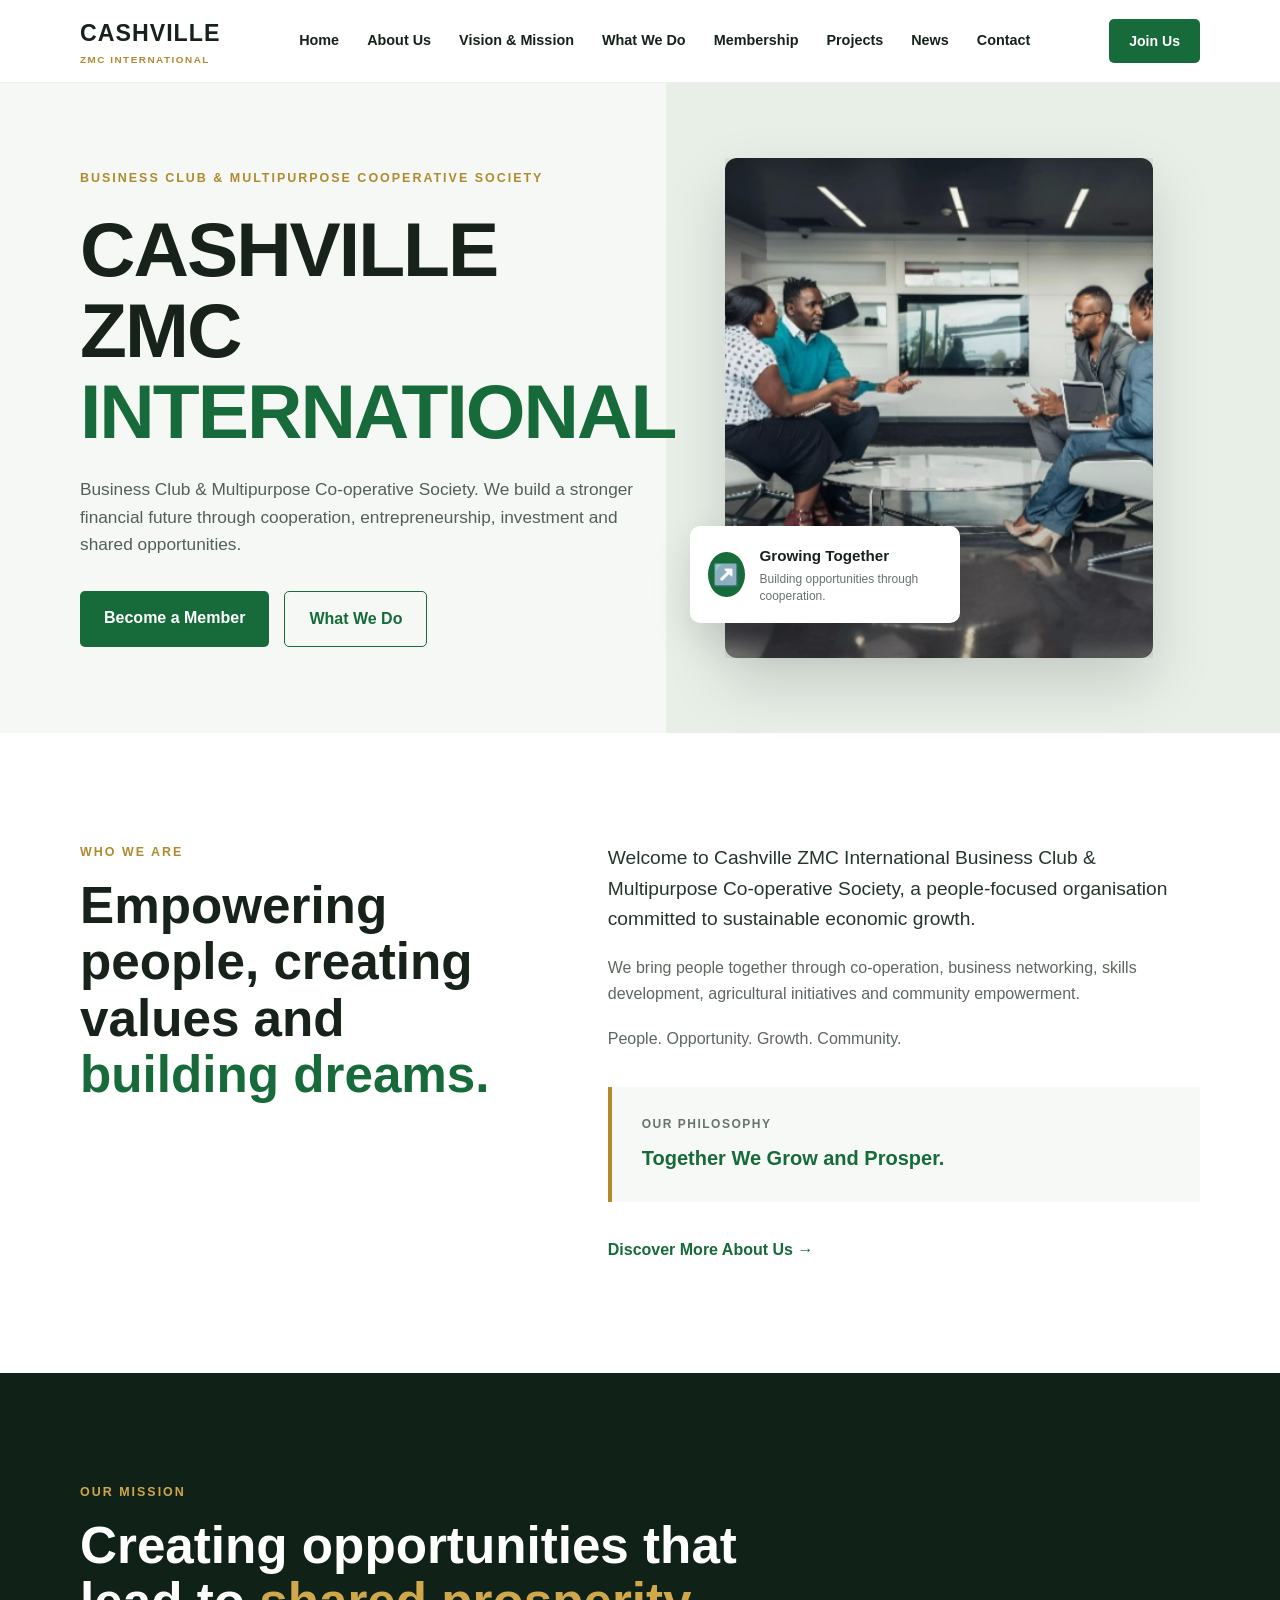
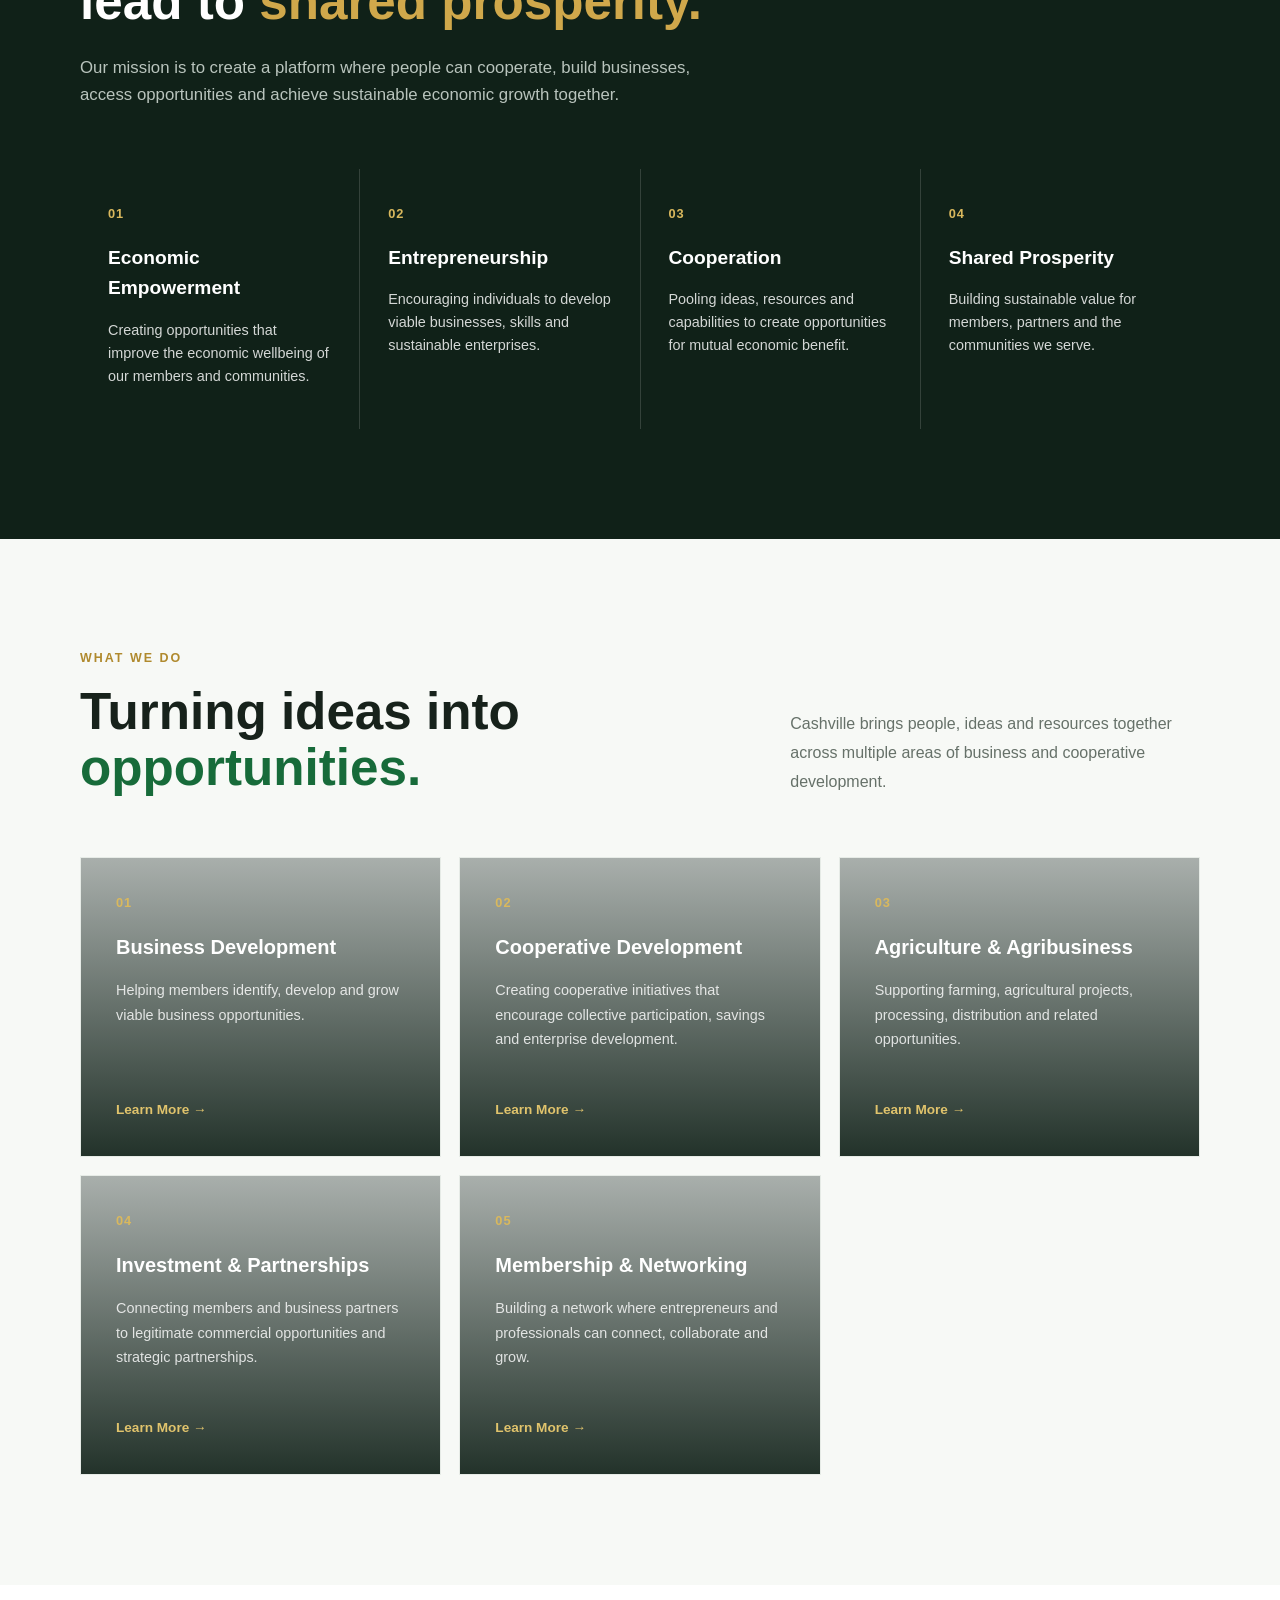
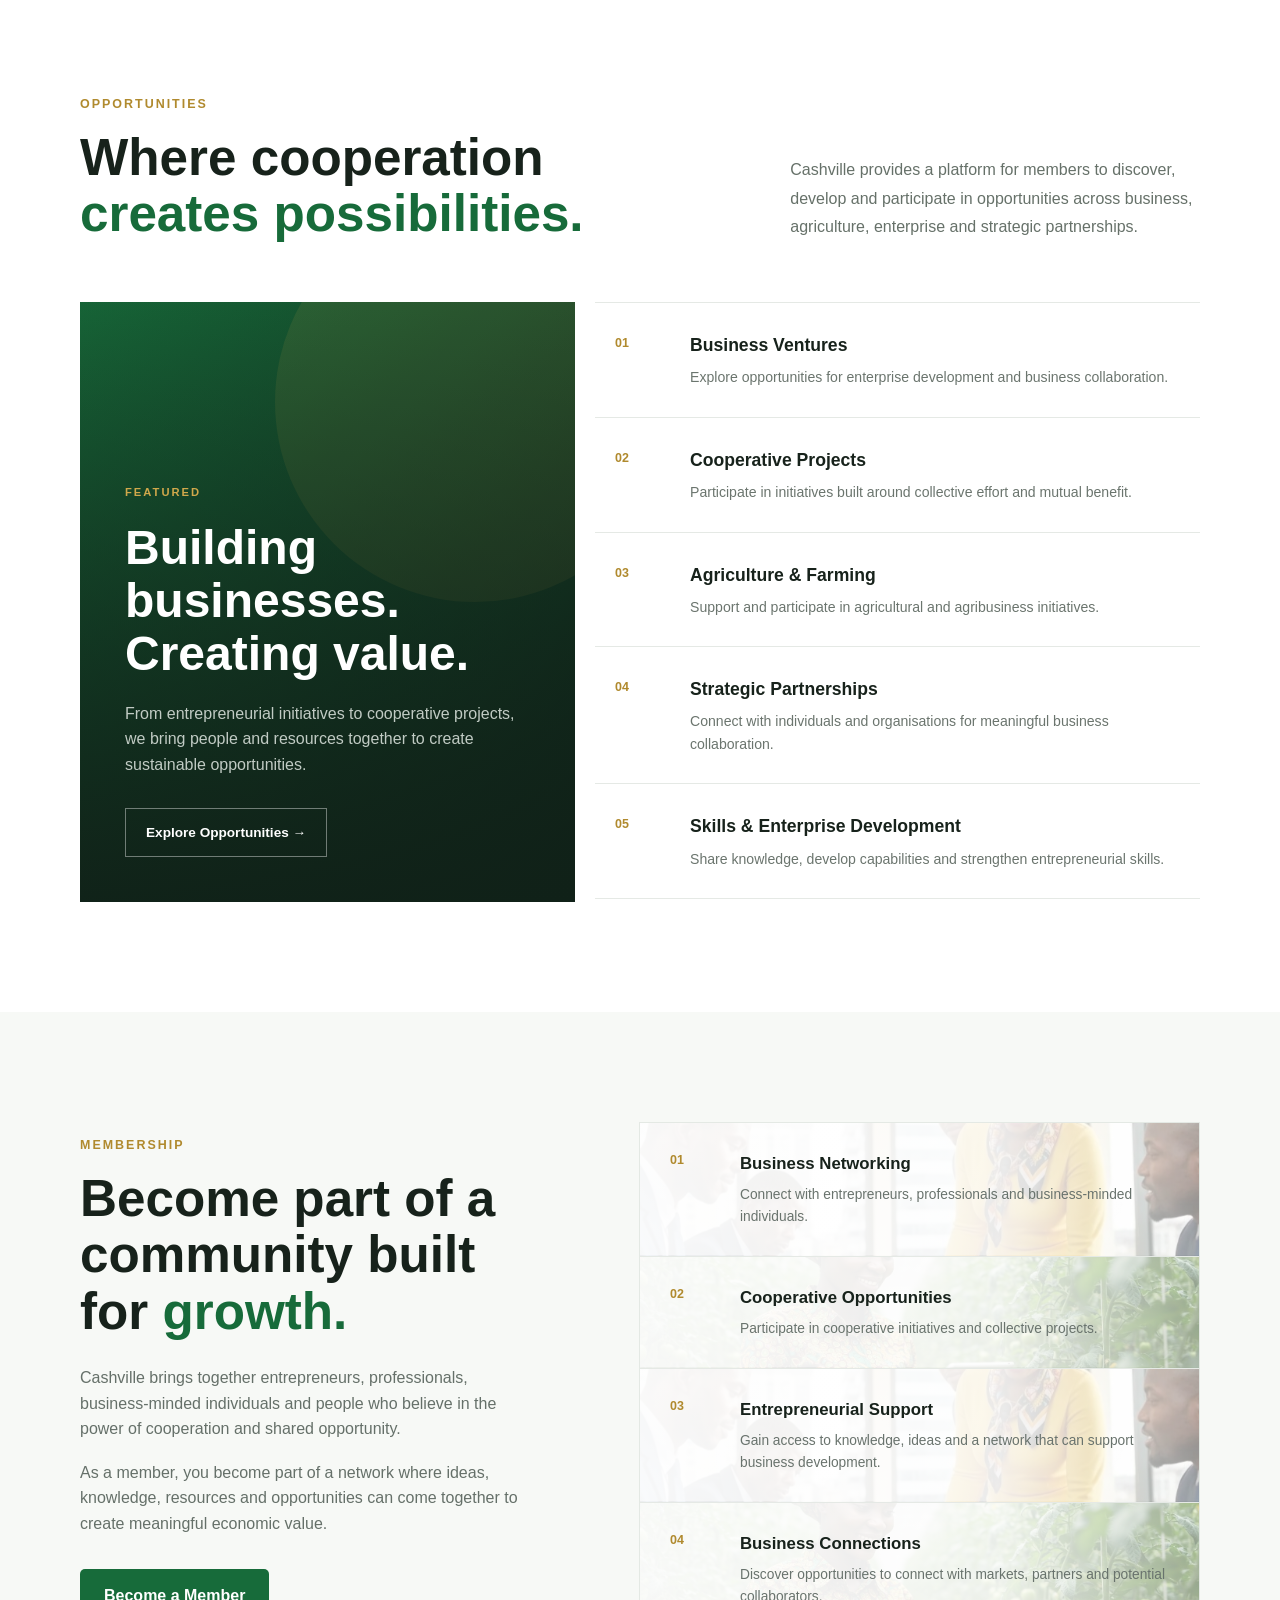
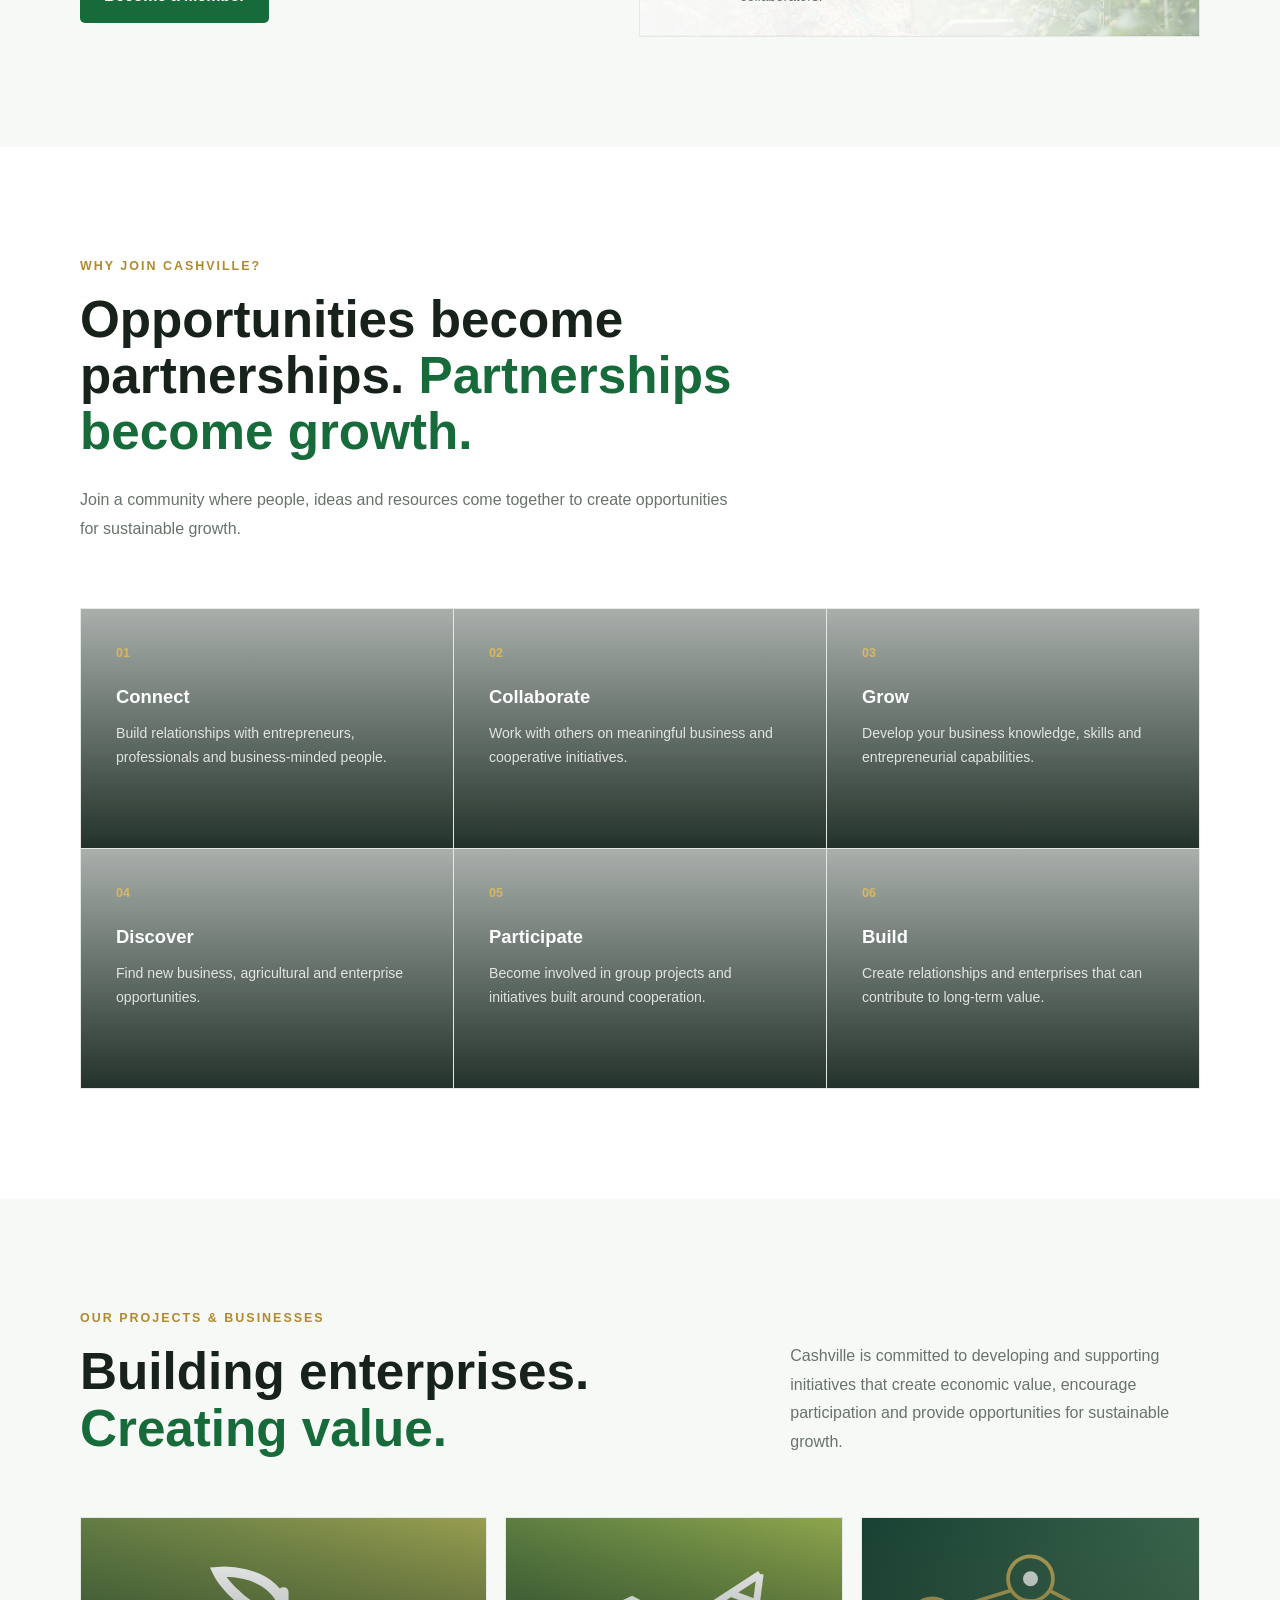
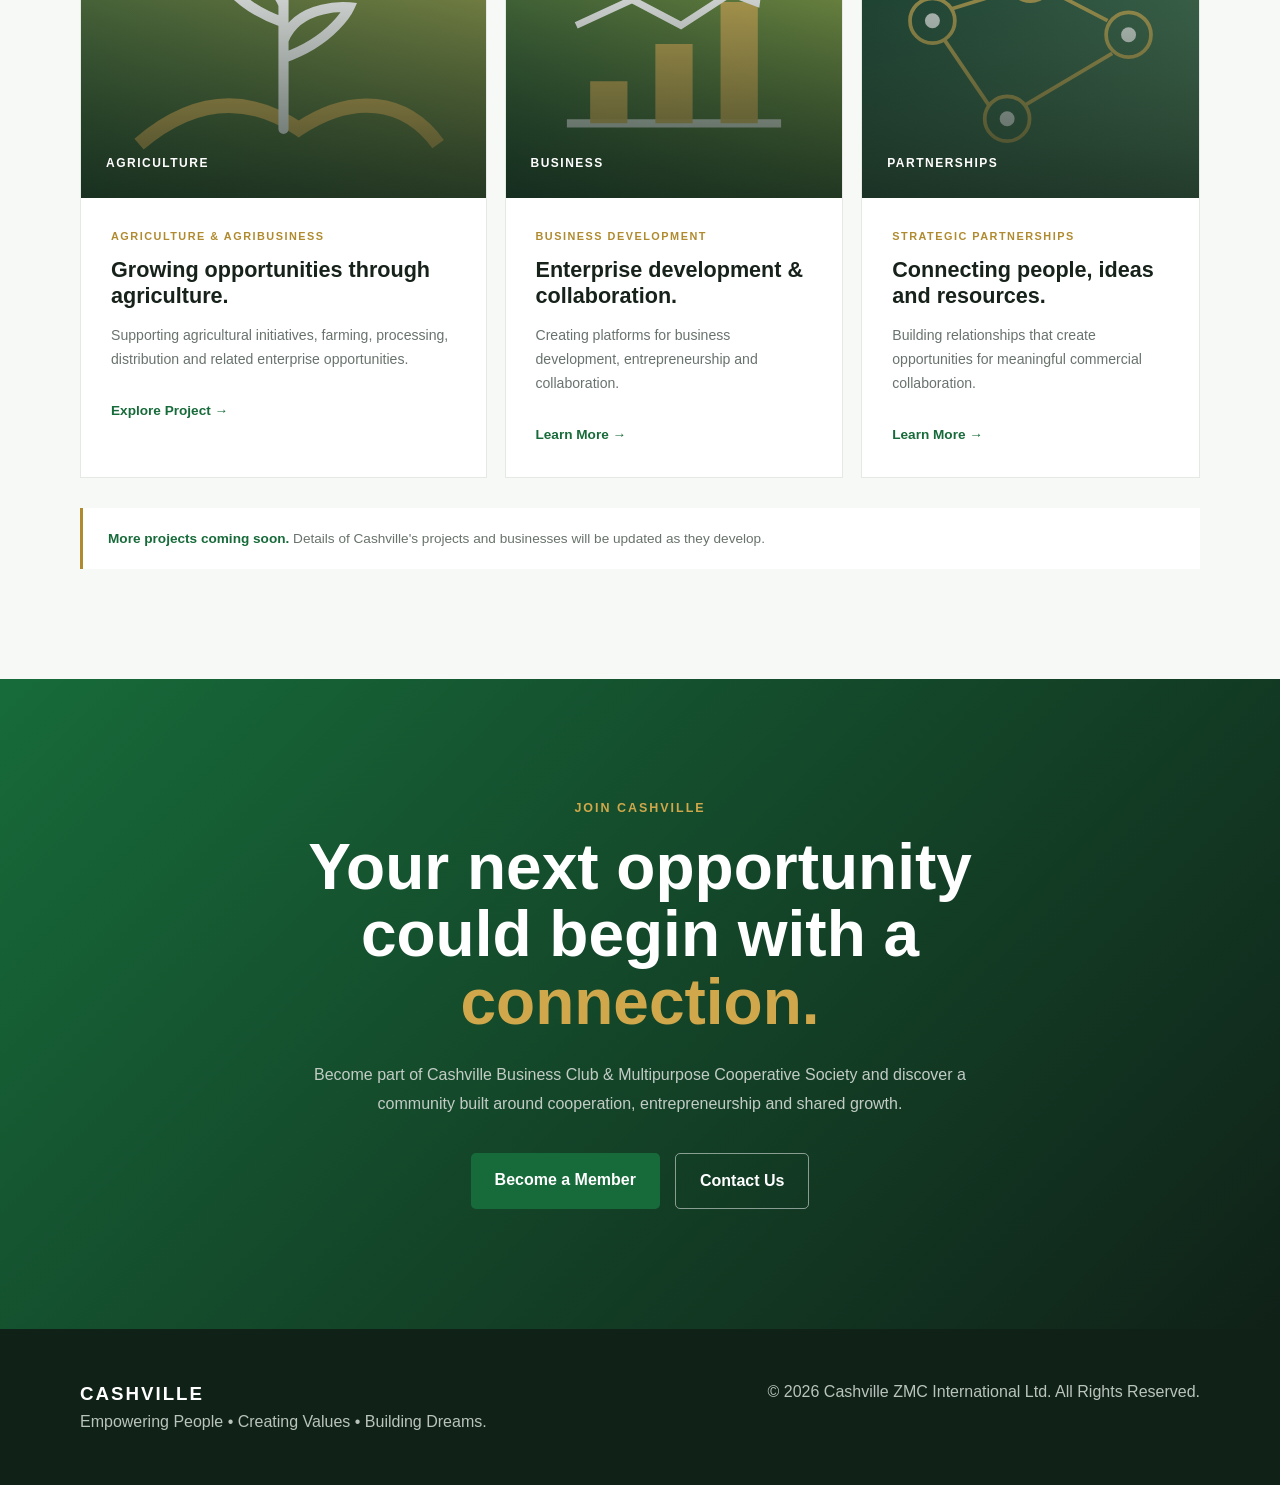
==== commit c7f8e9c1: "Fix Netlify fallback and use uploaded card imagery Add the root Netlify redirect rule and assign the" ====
--- a/index.html
+++ b/index.html
@@ -191,7 +191,7 @@
 
                 <div class="mission-grid">
 
-                    <div class="mission-card">
+                    <div class="mission-card" style="--card-image: url('images/image1.png');">
                         <div class="mission-number">01</div>
 
                         <h3>Economic Empowerment</h3>
@@ -203,7 +203,7 @@
                     </div>
 
 
-                    <div class="mission-card">
+                    <div class="mission-card" style="--card-image: url('images/image2.png');">
                         <div class="mission-number">02</div>
 
                         <h3>Entrepreneurship</h3>
@@ -215,7 +215,7 @@
                     </div>
 
 
-                    <div class="mission-card">
+                    <div class="mission-card" style="--card-image: url('images/image3.png');">
                         <div class="mission-number">03</div>
 
                         <h3>Cooperation</h3>
@@ -227,7 +227,7 @@
                     </div>
 
 
-                    <div class="mission-card">
+                    <div class="mission-card" style="--card-image: url('images/image4.png');">
                         <div class="mission-number">04</div>
 
                         <h3>Shared Prosperity</h3>
@@ -271,7 +271,7 @@
 
                 <div class="services-grid">
 
-                    <article class="service-card">
+                    <article class="service-card" style="--card-image: url('images/11.png');">
 
                         <span class="service-icon">01</span>
 
@@ -287,7 +287,7 @@
                     </article>
 
 
-                    <article class="service-card">
+                    <article class="service-card" style="--card-image: url('images/12.png');">
 
                         <span class="service-icon">02</span>
 
@@ -304,7 +304,7 @@
                     </article>
 
 
-                    <article class="service-card">
+                    <article class="service-card" style="--card-image: url('images/13.png');">
 
                         <span class="service-icon">03</span>
 
@@ -320,7 +320,7 @@
                     </article>
 
 
-                    <article class="service-card">
+                    <article class="service-card" style="--card-image: url('images/14.png');">
 
                         <span class="service-icon">04</span>
 
@@ -337,7 +337,7 @@
                     </article>
 
 
-                    <article class="service-card">
+                    <article class="service-card" style="--card-image: url('images/15.png');">
 
                         <span class="service-icon">05</span>
 
@@ -622,7 +622,7 @@
 
                 <div class="why-grid">
 
-                    <div class="why-card">
+                    <div class="why-card" style="--card-image: url('images/16.png');">
                         <span class="why-icon">01</span>
                         <h3>Connect</h3>
                         <p>
@@ -632,7 +632,7 @@
                     </div>
 
 
-                    <div class="why-card">
+                    <div class="why-card" style="--card-image: url('images/17.png');">
                         <span class="why-icon">02</span>
                         <h3>Collaborate</h3>
                         <p>
@@ -642,7 +642,7 @@
                     </div>
 
 
-                    <div class="why-card">
+                    <div class="why-card" style="--card-image: url('images/18.png');">
                         <span class="why-icon">03</span>
                         <h3>Grow</h3>
                         <p>
@@ -652,7 +652,7 @@
                     </div>
 
 
-                    <div class="why-card">
+                    <div class="why-card" style="--card-image: url('images/19.png');">
                         <span class="why-icon">04</span>
                         <h3>Discover</h3>
                         <p>
@@ -662,7 +662,7 @@
                     </div>
 
 
-                    <div class="why-card">
+                    <div class="why-card" style="--card-image: url('images/20.png');">
                         <span class="why-icon">05</span>
                         <h3>Participate</h3>
                         <p>
@@ -672,7 +672,7 @@
                     </div>
 
 
-                    <div class="why-card">
+                    <div class="why-card" style="--card-image: url('images/21.png');">
                         <span class="why-icon">06</span>
                         <h3>Build</h3>
                         <p>
@@ -718,7 +718,7 @@
                     <!-- PROJECT 01 -->
                     <article class="project-card project-featured">
 
-                        <div class="project-image project-agriculture">
+                        <div class="project-image project-agriculture" style="--project-image: url('images/22.png');">
                             <span>Agriculture</span>
                         </div>
 
@@ -751,7 +751,7 @@
                     <!-- PROJECT 02 -->
                     <article class="project-card">
 
-                        <div class="project-image project-business">
+                        <div class="project-image project-business" style="--project-image: url('images/23.png');">
                             <span>Business</span>
                         </div>
 
@@ -783,7 +783,7 @@
                     <!-- PROJECT 03 -->
                     <article class="project-card">
 
-                        <div class="project-image project-partnership">
+                        <div class="project-image project-partnership" style="--project-image: url('images/24.png');">
                             <span>Partnerships</span>
                         </div>
 
--- a/css/style.css
+++ b/css/style.css
@@ -2112,6 +2112,7 @@
     z-index: 0;
     background-position: center;
     background-size: cover;
+    background-image: var(--card-image, url("../images/network.svg"));
     filter: saturate(0.82);
 }
 
@@ -2151,76 +2152,6 @@
     color: #d9b85d;
 }
 
-.service-card:nth-child(4n + 1)::before,
-.mission-card:nth-child(4n + 1)::before,
-.why-card:nth-child(4n + 1)::before,
-.about-value-card:nth-child(4n + 1)::before {
-    background-image: url("../images/image1.png");
-}
-
-.service-card:nth-child(4n + 2)::before,
-.mission-card:nth-child(4n + 2)::before,
-.why-card:nth-child(4n + 2)::before,
-.about-value-card:nth-child(4n + 2)::before {
-    background-image: url("../images/image2.png");
-}
-
-.service-card:nth-child(4n + 3)::before,
-.mission-card:nth-child(4n + 3)::before,
-.why-card:nth-child(4n + 3)::before,
-.about-value-card:nth-child(4n + 3)::before {
-    background-image: url("../images/image3.png");
-}
-
-.service-card:nth-child(4n)::before,
-.mission-card:nth-child(4n)::before,
-.why-card:nth-child(4n)::before,
-.about-value-card:nth-child(4n)::before {
-    background-image: url("../images/image4.png");
-}
-
-.service-card:nth-child(5n)::before,
-.mission-card:nth-child(5n)::before,
-.why-card:nth-child(5n)::before,
-.about-value-card:nth-child(5n)::before {
-    background-image: url("../images/network.svg");
-}
-
-.service-card:nth-child(6n)::before,
-.mission-card:nth-child(6n)::before,
-.why-card:nth-child(6n)::before,
-.about-value-card:nth-child(6n)::before {
-    background-image: url("../images/savings.svg");
-}
-
-.service-card:nth-child(7n)::before,
-.mission-card:nth-child(7n)::before,
-.why-card:nth-child(7n)::before,
-.about-value-card:nth-child(7n)::before {
-    background-image: url("../images/skills.svg");
-}
-
-.service-card:nth-child(8n)::before,
-.mission-card:nth-child(8n)::before,
-.why-card:nth-child(8n)::before,
-.about-value-card:nth-child(8n)::before {
-    background-image: url("../images/growth.svg");
-}
-
-.service-card:nth-child(9n)::before,
-.mission-card:nth-child(9n)::before,
-.why-card:nth-child(9n)::before,
-.about-value-card:nth-child(9n)::before {
-    background-image: url("../images/community.svg");
-}
-
-.service-card:nth-child(10n)::before,
-.mission-card:nth-child(10n)::before,
-.why-card:nth-child(10n)::before,
-.about-value-card:nth-child(10n)::before {
-    background-image: url("../images/agriculture.svg");
-}
-
 .mission-card {
     background: #102118;
 }
@@ -2273,16 +2204,72 @@
 }
 
 .project-agriculture {
-    background-image: url("../images/agriculture.svg");
+    background-image: var(--project-image), url("../images/agriculture.svg");
 }
 
 .project-business {
-    background-image: url("../images/growth.svg");
+    background-image: var(--project-image), url("../images/growth.svg");
 }
 
 .project-partnership {
-    background-image: url("../images/network.svg");
-}
+    background-image: var(--project-image), url("../images/network.svg");
+}
+
+.page-about .about-value-card:nth-child(1)::before { background-image: url("../images/25.png"); }
+.page-about .about-value-card:nth-child(2)::before { background-image: url("../images/26.png"); }
+.page-about .about-value-card:nth-child(3)::before { background-image: url("../images/27.png"); }
+.page-about .about-value-card:nth-child(4)::before { background-image: url("../images/agriculture.svg"); }
+
+.page-business-club .service-card:nth-child(1)::before { background-image: url("../images/network.svg"); }
+.page-business-club .service-card:nth-child(2)::before { background-image: url("../images/savings.svg"); }
+.page-business-club .service-card:nth-child(3)::before { background-image: url("../images/skills.svg"); }
+.page-business-club .service-card:nth-child(4)::before { background-image: url("../images/growth.svg"); }
+.page-business-club .service-card:nth-child(5)::before { background-image: url("../images/community.svg"); }
+.page-business-club .service-card:nth-child(6)::before { background-image: url("../images/agriculture.svg"); }
+
+.page-investment .service-card:nth-child(1)::before { background-image: url("../images/image1.png"); }
+.page-investment .service-card:nth-child(2)::before { background-image: url("../images/image2.png"); }
+.page-investment .service-card:nth-child(3)::before { background-image: url("../images/image3.png"); }
+.page-investment .service-card:nth-child(4)::before { background-image: url("../images/image4.png"); }
+.page-investment .service-card:nth-child(5)::before { background-image: url("../images/image5.png"); }
+.page-investment .service-card:nth-child(6)::before { background-image: url("../images/image6.png"); }
+.page-investment .service-card:nth-child(7)::before { background-image: url("../images/image7.png"); }
+.page-investment .service-card:nth-child(8)::before { background-image: url("../images/image8.png"); }
+
+.page-membership .service-card:nth-child(1)::before { background-image: url("../images/image9.png"); }
+.page-membership .service-card:nth-child(2)::before { background-image: url("../images/image10.png"); }
+.page-membership .why-card:nth-child(1)::before { background-image: url("../images/network.svg"); }
+.page-membership .why-card:nth-child(2)::before { background-image: url("../images/savings.svg"); }
+.page-membership .why-card:nth-child(3)::before { background-image: url("../images/skills.svg"); }
+.page-membership .why-card:nth-child(4)::before { background-image: url("../images/growth.svg"); }
+
+.page-news .service-card:nth-child(1)::before { background-image: url("../images/11.png"); }
+.page-news .service-card:nth-child(2)::before { background-image: url("../images/12.png"); }
+.page-news .service-card:nth-child(3)::before { background-image: url("../images/13.png"); }
+.page-news .service-card:nth-child(4)::before { background-image: url("../images/14.png"); }
+.page-news .service-card:nth-child(5)::before { background-image: url("../images/15.png"); }
+.page-news .service-card:nth-child(6)::before { background-image: url("../images/16.png"); }
+
+.page-projects .service-card:nth-child(1)::before { background-image: url("../images/17.png"); }
+.page-projects .service-card:nth-child(2)::before { background-image: url("../images/18.png"); }
+.page-projects .service-card:nth-child(3)::before { background-image: url("../images/19.png"); }
+.page-projects .service-card:nth-child(4)::before { background-image: url("../images/20.png"); }
+.page-projects .service-card:nth-child(5)::before { background-image: url("../images/21.png"); }
+.page-projects .service-card:nth-child(6)::before { background-image: url("../images/22.png"); }
+
+.page-services .service-card:nth-child(1)::before { background-image: url("../images/23.png"); }
+.page-services .service-card:nth-child(2)::before { background-image: url("../images/24.png"); }
+.page-services .service-card:nth-child(3)::before { background-image: url("../images/25.png"); }
+.page-services .service-card:nth-child(4)::before { background-image: url("../images/26.png"); }
+.page-services .service-card:nth-child(5)::before { background-image: url("../images/27.png"); }
+.page-services .service-card:nth-child(6)::before { background-image: url("../images/agriculture.svg"); }
+
+.page-vision .service-card:nth-child(1)::before { background-image: url("../images/image1.png"); }
+.page-vision .service-card:nth-child(2)::before { background-image: url("../images/image2.png"); }
+.page-vision .service-card:nth-child(3)::before { background-image: url("../images/image3.png"); }
+.page-vision .service-card:nth-child(4)::before { background-image: url("../images/image4.png"); }
+.page-vision .service-card:nth-child(5)::before { background-image: url("../images/image5.png"); }
+.page-vision .service-card:nth-child(6)::before { background-image: url("../images/image6.png"); }
 
 @media (max-width: 600px) {
     .service-card,
